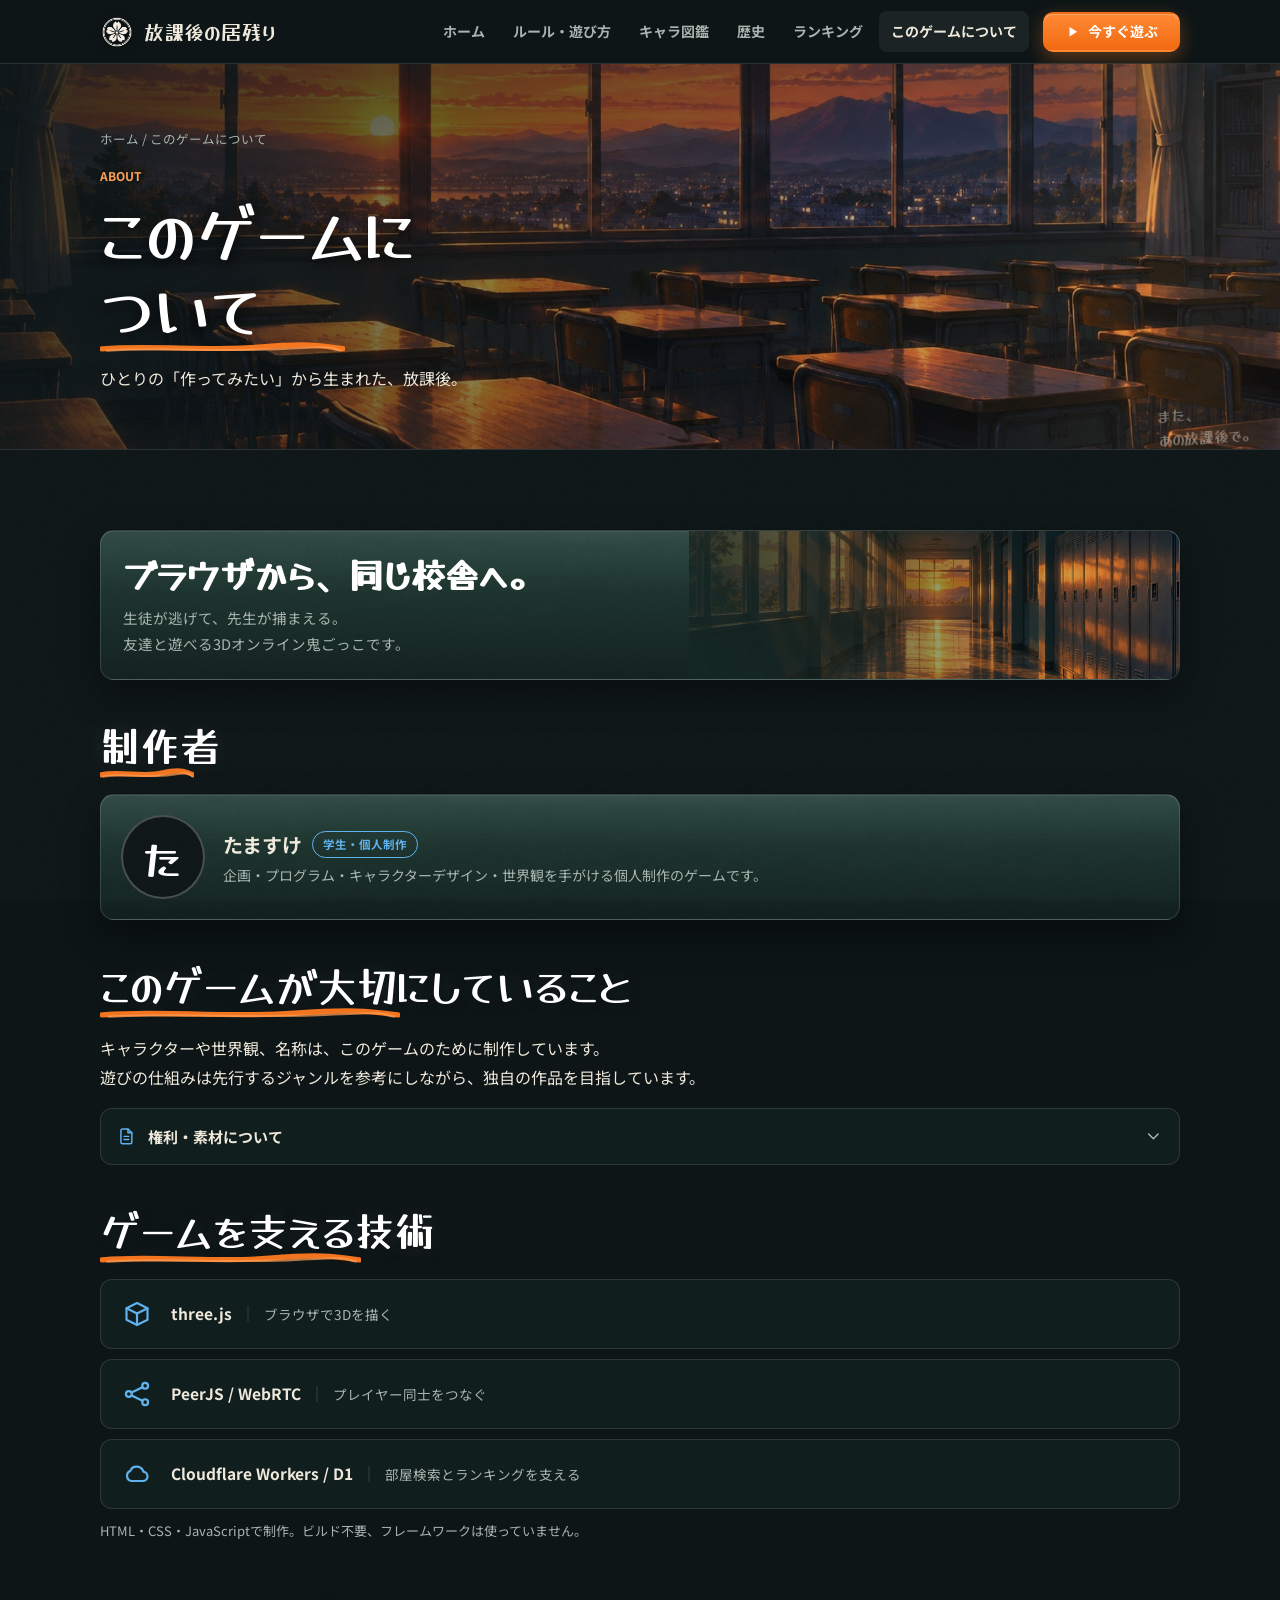
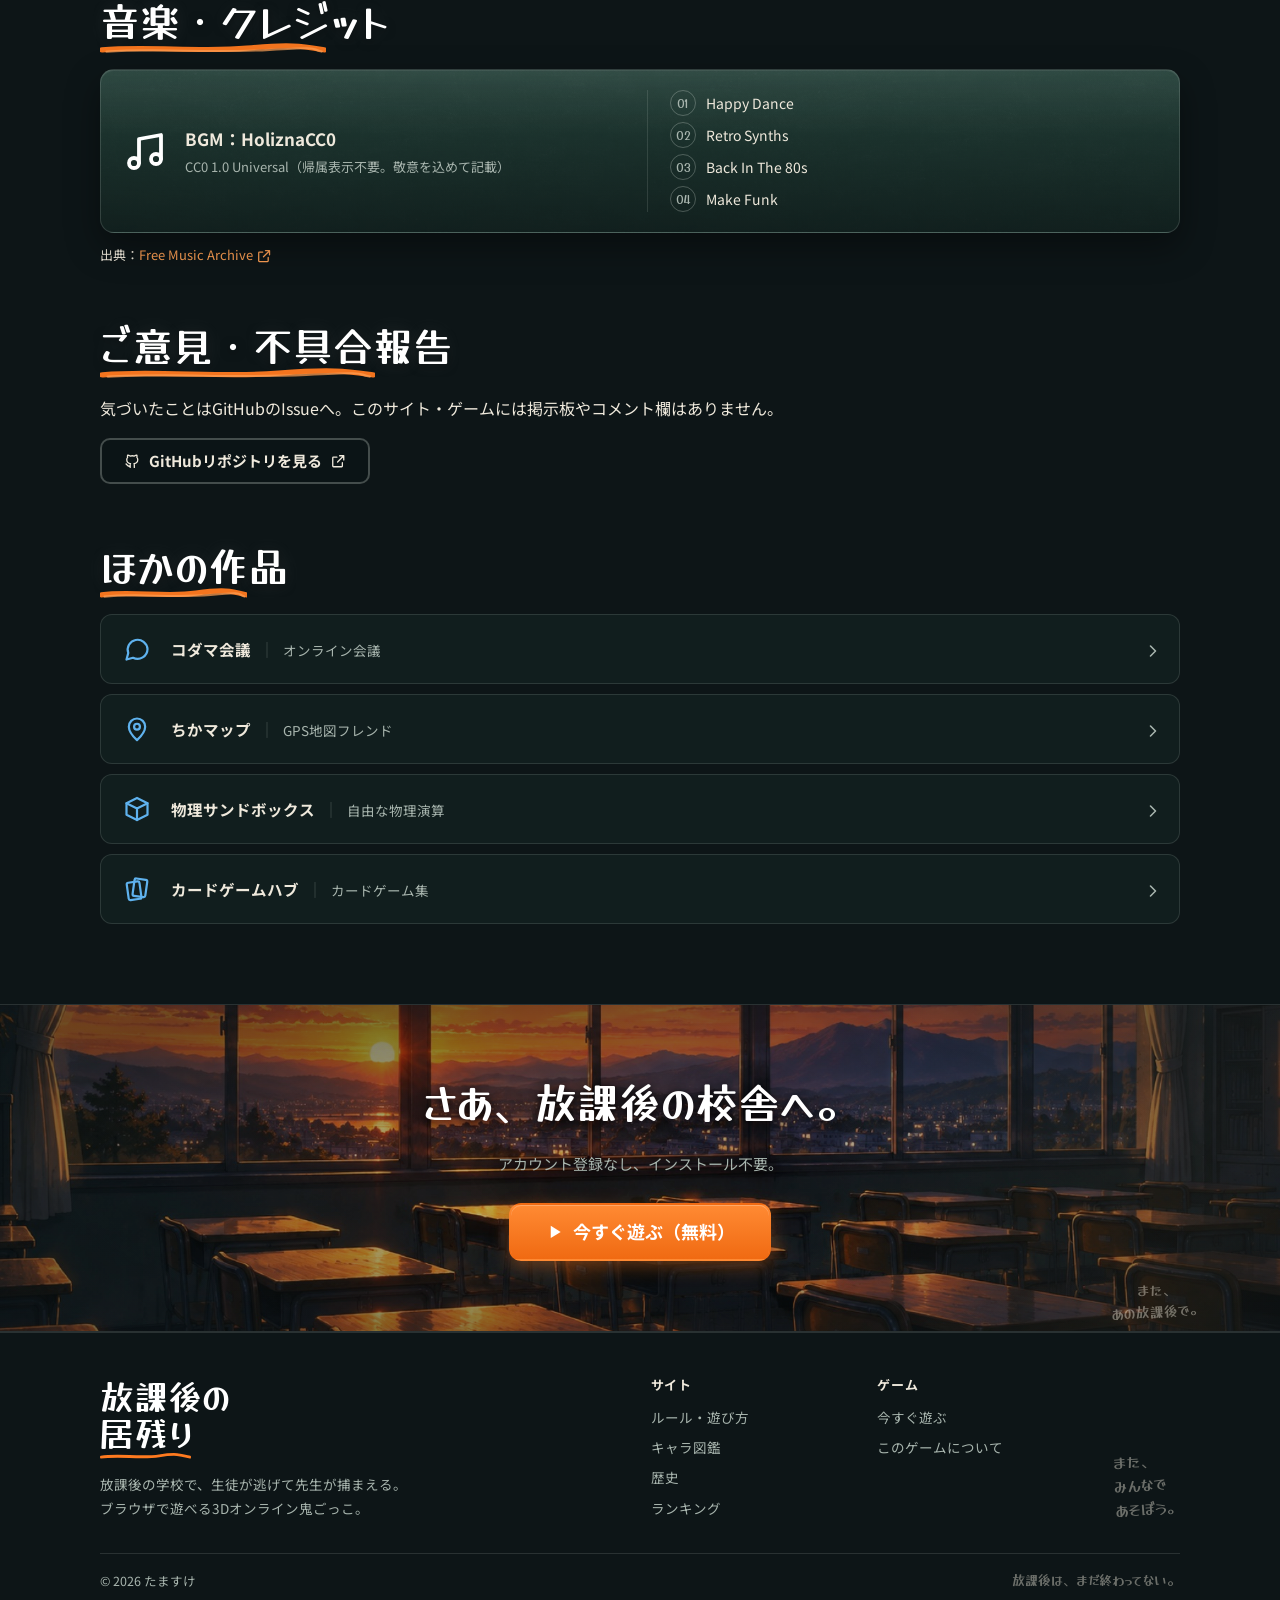
==== about.html @ cd4b58ac "初回コミット: 放課後の居残り公式サイト(デザイン案3・実画像あり) 6ページ構成(トップ/ルール/キャラ図鑑/歴史/ランキング/このゲームについて)。 素のHTML+CSS+JS、ビルド不要。ゲーム" ====
<!DOCTYPE html>
<html lang="ja">
<head>
<meta charset="UTF-8">
<meta name="viewport" content="width=device-width, initial-scale=1, viewport-fit=cover">
<title>このゲームについて | 放課後の居残り</title>
<meta name="description" content="制作者・権利表記・使っている技術・音楽クレジット・ご意見の送り先。">
<meta property="og:title" content="このゲームについて | 放課後の居残り">
<meta property="og:description" content="制作者・権利表記・使っている技術・音楽クレジット・ご意見の送り先。">
<meta property="og:image" content="https://houkago-inokori.com/img/ogp.png">
<meta property="og:url" content="https://houkago-inokori.com/about.html">
<meta property="og:type" content="website">
<meta property="og:site_name" content="放課後の居残り">
<meta name="twitter:card" content="summary_large_image">
<meta name="theme-color" content="#0d1517">
<link rel="icon" href="img/favicon.png" type="image/png" sizes="512x512">
<link rel="apple-touch-icon" href="img/apple-touch-icon.png">
<link rel="preconnect" href="https://fonts.googleapis.com">
<link rel="preconnect" href="https://fonts.gstatic.com" crossorigin>
<link rel="stylesheet" href="https://fonts.googleapis.com/css2?family=Noto+Sans+JP:wght@400;700&family=Yusei+Magic&display=swap">
<link rel="stylesheet" href="css/style.css">
<link rel="preload" as="image" href="img/bg/window.jpg" fetchpriority="high">
</head>
<body>
<a class="skip-link" href="#main">本文へ</a>
<div class="grain" aria-hidden="true"></div>
<header class="site-header">
  <div class="container">
    <a class="brand" href="index.html"><img class="brand__mark" src="img/logo-mark.png" alt="" width="34" height="34" decoding="async"><span class="brand__name">放課後の居残り</span></a>
    <div class="header__spacer"></div>
    <nav class="nav-desktop" aria-label="メインメニュー"><a href="index.html">ホーム</a><a href="rules.html">ルール・遊び方</a><a href="characters.html">キャラ図鑑</a><a href="history.html">歴史</a><a href="ranking.html">ランキング</a><a href="about.html">このゲームについて</a></nav>
    <a class="btn btn--primary header__cta" href="https://tanakatakeshi811-spec.github.io/houkago-inokori/"><svg class="ic " aria-hidden="true"><use href="#i-play"/></svg>今すぐ遊ぶ</a>
    <button class="nav-toggle" aria-label="メニューを開く" aria-expanded="false"><svg class="ic " aria-hidden="true"><use href="#i-menu"/></svg></button>
  </div>
</header>
<div class="drawer">
  <div class="drawer__backdrop"></div>
  <div class="drawer__panel" role="dialog" aria-label="メニュー">
    <div class="drawer__head"><span class="drawer__title">MENU</span><button class="nav-toggle drawer__close" aria-label="メニューを閉じる"><svg class="ic " aria-hidden="true"><use href="#i-x"/></svg></button></div>
    <nav><a href="index.html">ホーム<svg class="ic " aria-hidden="true"><use href="#i-chevron-right"/></svg></a><a href="rules.html">ルール・遊び方<svg class="ic " aria-hidden="true"><use href="#i-chevron-right"/></svg></a><a href="characters.html">キャラ図鑑<svg class="ic " aria-hidden="true"><use href="#i-chevron-right"/></svg></a><a href="history.html">歴史<svg class="ic " aria-hidden="true"><use href="#i-chevron-right"/></svg></a><a href="ranking.html">ランキング<svg class="ic " aria-hidden="true"><use href="#i-chevron-right"/></svg></a><a href="about.html">このゲームについて<svg class="ic " aria-hidden="true"><use href="#i-chevron-right"/></svg></a></nav>
    <a class="btn btn--primary btn--block" href="https://tanakatakeshi811-spec.github.io/houkago-inokori/"><svg class="ic " aria-hidden="true"><use href="#i-play"/></svg>今すぐ遊ぶ（無料）</a>
  </div>
</div>
<main id="main">
<section class="page-hero">
  <div class="bg-anim bg-anim--window" aria-hidden="true"></div>
  <div class="bg-rays" aria-hidden="true"></div>
  <div class="container">
    <div class="breadcrumb"><a href="index.html">ホーム</a> / このゲームについて</div>
    <div class="eyebrow">ABOUT</div>
    <h1 class="h-chalk">このゲームに<br>ついて</h1>
    <p class="lead">ひとりの「作ってみたい」から生まれた、放課後。</p>
  </div>
  <span class="hand" aria-hidden="true">また、<br>あの放課後で。</span>
</section>

<section class="section">
  <div class="container">
    <div class="card about-lead reveal">
      <div class="about-lead__body">
        <h2 class="about-lead__title">ブラウザから、同じ校舎へ。</h2>
        <p class="card__text">生徒が逃げて、先生が捕まえる。<br>友達と遊べる3Dオンライン鬼ごっこです。</p>
      </div>
      <div class="about-lead__art"></div>
    </div>

    <h2 class="h-chalk reveal" style="margin:40px 0 16px">制作者</h2>
    <div class="card creator reveal">
      <div class="creator__avatar" aria-hidden="true">た</div>
      <div>
        <div class="creator__name">たますけ<span class="creator__badge">学生・個人制作</span></div>
        <p class="creator__text">企画・プログラム・キャラクターデザイン・世界観を手がける個人制作のゲームです。</p>
      </div>
    </div>

    <h2 class="h-chalk reveal" style="margin:40px 0 16px">このゲームが大切にしていること</h2>
    <p class="reveal">キャラクターや世界観、名称は、このゲームのために制作しています。<br>遊びの仕組みは先行するジャンルを参考にしながら、独自の作品を目指しています。</p>
    <div class="faq reveal" style="margin-top:14px">
      <details>
        <summary><svg class="ic " aria-hidden="true"><use href="#i-file"/></svg>権利・素材について<svg class="ic faq__chev" aria-hidden="true"><use href="#i-chevron-down"/></svg></summary>
        <div class="faq__body">
          <div class="legal">
            <p><b>「放課後の居残り」は、たますけが個人で制作したオリジナルのゲームです。</b>既存の作品の名前・キャラクター・画像・音楽などは一切使用していません。</p>
            <p>非対称対戦（複数人 vs 1人）というジャンルのルールの考え方については、先行する既存の作品を参考にしていますが、キャラクター・世界観・名称・すべての素材は完全に新規に制作したものです。他の作品との比較や、特定の作品を意識させる表現は意図的に避けています。</p>
            <p>ランキングに表示される名前は各プレイヤーが自由に設定できるため、不適切な表示があった場合は運営側で対応を検討します。</p>
          </div>
        </div>
      </details>
    </div>

    <h2 class="h-chalk reveal" style="margin:40px 0 16px">ゲームを支える技術</h2>
    <div class="row-list" data-stagger>
      <div class="row"><div class="row__icon"><svg class="ic " aria-hidden="true"><use href="#i-cube"/></svg></div><div class="row__body"><span class="row__title">three.js</span><span class="row__sep">｜</span><span class="row__sub">ブラウザで3Dを描く</span></div></div>
      <div class="row"><div class="row__icon"><svg class="ic " aria-hidden="true"><use href="#i-network"/></svg></div><div class="row__body"><span class="row__title">PeerJS / WebRTC</span><span class="row__sep">｜</span><span class="row__sub">プレイヤー同士をつなぐ</span></div></div>
      <div class="row"><div class="row__icon"><svg class="ic " aria-hidden="true"><use href="#i-cloud"/></svg></div><div class="row__body"><span class="row__title">Cloudflare Workers / D1</span><span class="row__sep">｜</span><span class="row__sub">部屋検索とランキングを支える</span></div></div>
    </div>
    <p class="t-dim t-small" style="margin-top:10px">HTML・CSS・JavaScriptで制作。ビルド不要、フレームワークは使っていません。</p>

    <h2 class="h-chalk reveal" style="margin:40px 0 16px">音楽・クレジット</h2>
    <div class="card credit reveal">
      <div class="credit__main"><svg class="ic " aria-hidden="true"><use href="#i-music"/></svg><div><div class="credit__title">BGM：HoliznaCC0</div><div class="credit__sub">CC0 1.0 Universal（帰属表示不要。敬意を込めて記載）</div></div></div>
      <ul class="credit__list">
        <li><span class="credit__no">01</span>Happy Dance</li>
        <li><span class="credit__no">02</span>Retro Synths</li>
        <li><span class="credit__no">03</span>Back In The 80s</li>
        <li><span class="credit__no">04</span>Make Funk</li>
      </ul>
    </div>
    <p class="t-small" style="margin-top:10px">出典：<a href="https://freemusicarchive.org/" target="_blank" rel="noopener">Free Music Archive <svg class="ic " aria-hidden="true"><use href="#i-external"/></svg></a></p>

    <h2 class="h-chalk reveal" style="margin:40px 0 16px">ご意見・不具合報告</h2>
    <p class="reveal">気づいたことはGitHubのIssueへ。このサイト・ゲームには掲示板やコメント欄はありません。</p>
    <p class="reveal"><a class="btn btn--outline" href="https://github.com/tanakatakeshi811-spec/houkago-inokori" target="_blank" rel="noopener"><svg class="ic " aria-hidden="true"><use href="#i-github"/></svg>GitHubリポジトリを見る <svg class="ic " aria-hidden="true"><use href="#i-external"/></svg></a></p>

    <h2 class="h-chalk reveal" style="margin:40px 0 16px">ほかの作品</h2>
    <div class="row-list" data-stagger>
      <!-- 公開URLが決まったら <div class="row"> を <a class="row" href="..."> に変える -->
      <div class="row"><div class="row__icon"><svg class="ic " aria-hidden="true"><use href="#i-chat"/></svg></div><div class="row__body"><span class="row__title">コダマ会議</span><span class="row__sep">｜</span><span class="row__sub">オンライン会議</span></div><div class="row__end"><svg class="ic " aria-hidden="true"><use href="#i-chevron-right"/></svg></div></div>
      <div class="row"><div class="row__icon"><svg class="ic " aria-hidden="true"><use href="#i-pin"/></svg></div><div class="row__body"><span class="row__title">ちかマップ</span><span class="row__sep">｜</span><span class="row__sub">GPS地図フレンド</span></div><div class="row__end"><svg class="ic " aria-hidden="true"><use href="#i-chevron-right"/></svg></div></div>
      <div class="row"><div class="row__icon"><svg class="ic " aria-hidden="true"><use href="#i-cube"/></svg></div><div class="row__body"><span class="row__title">物理サンドボックス</span><span class="row__sep">｜</span><span class="row__sub">自由な物理演算</span></div><div class="row__end"><svg class="ic " aria-hidden="true"><use href="#i-chevron-right"/></svg></div></div>
      <div class="row"><div class="row__icon"><svg class="ic " aria-hidden="true"><use href="#i-cards"/></svg></div><div class="row__body"><span class="row__title">カードゲームハブ</span><span class="row__sep">｜</span><span class="row__sub">カードゲーム集</span></div><div class="row__end"><svg class="ic " aria-hidden="true"><use href="#i-chevron-right"/></svg></div></div>
    </div>
  </div>
</section>

<section class="cta-band">
  <div class="bg-anim bg-anim--window" aria-hidden="true"></div>
  <div class="bg-rays" aria-hidden="true"></div>
  <div class="container reveal">
    <h2 class="h-chalk h-chalk--plain">さあ、放課後の校舎へ。</h2>
    <p class="lead lead--center">アカウント登録なし、インストール不要。</p>
    <a class="btn btn--primary btn--lg" href="https://tanakatakeshi811-spec.github.io/houkago-inokori/"><svg class="ic " aria-hidden="true"><use href="#i-play"/></svg>今すぐ遊ぶ（無料）</a>
  </div>
  <span class="hand" aria-hidden="true">また、<br>あの放課後で。</span>
</section>

</main>
<footer class="site-footer">
  <div class="container">
    <div class="footer-grid">
      <div>
        <div class="footer__logo">放課後の<br>居残り</div>
        <p class="footer__desc">放課後の学校で、生徒が逃げて先生が捕まえる。ブラウザで遊べる3Dオンライン鬼ごっこ。</p>
      </div>
      <div class="footer__cols">
        <div class="footer__col"><h4>サイト</h4><a href="rules.html">ルール・遊び方</a><a href="characters.html">キャラ図鑑</a><a href="history.html">歴史</a><a href="ranking.html">ランキング</a></div>
        <div class="footer__col"><h4>ゲーム</h4><a href="https://tanakatakeshi811-spec.github.io/houkago-inokori/">今すぐ遊ぶ</a><a href="about.html">このゲームについて</a></div>
      </div>
      <div class="footer__hand"><span class="hand">また、<br>みんなで<br>あそぼう。</span></div>
    </div>
    <div class="footer__bottom"><span>&copy; <span data-year>2026</span> たますけ</span><span class="hand">放課後は、まだ終わってない。</span></div>
  </div>
</footer>
<script src="js/common.js"></script>
</body>
</html>
---- css/style.css ----
/* ==========================================================================
   「放課後の居残り」公式サイト 共通スタイル
   -------------------------------------------------------------------------
   世界観: 放課後の、誰もいない校舎。夕暮れのオレンジ × 黒板のグリーン × チョークの白。
   フレームワーク不使用・ビルド不要。CSS変数を先頭にまとめてあるので、色や背景画像を
   変えたいときは :root だけ触ればよい。
   ========================================================================== */

/* ---------- 1. トークン（色・フォント・背景画像） ---------- */
:root {
  /* 色 */
  --ink: #0d1517;            /* いちばん暗い背景（ページ外周） */
  --bg: #12201f;             /* 通常の背景 */
  --board: #1a2e29;          /* 黒板グリーン（カード・帯） */
  --board-2: #22403a;        /* 黒板グリーン 明るめ */
  --line: rgba(230, 240, 230, 0.13);
  --line-strong: rgba(230, 240, 230, 0.26);
  --chalk: #efe9dc;          /* 本文テキスト（チョーク白） */
  --chalk-dim: #a8b5ae;      /* 補足テキスト */
  --chalk-faint: rgba(239, 233, 220, 0.42);
  --orange: #ff7a1f;         /* 夕暮れオレンジ（CTA・アクセント） */
  --orange-2: #ffa054;
  --red: #f0574a;            /* 先生側 */
  --blue: #5fb2ee;           /* 生徒側 */
  --green: #6fd08c;
  --yellow: #ffd166;
  --purple: #b48cf2;

  /* 文字 */
  --font-body: "Noto Sans JP", "Hiragino Sans", "Hiragino Kaku Gothic ProN", "Yu Gothic", "Meiryo", system-ui, sans-serif;
  --font-chalk: "Yusei Magic", "Hiragino Maru Gothic ProN", "Yu Gothic", sans-serif;

  /* 背景画像。AI生成の絵に差し替えるときは img/bg/ の同名ファイルを置き換えるだけでよい */
  --bg-window: url("../img/bg/window.jpg");
  --bg-corridor: url("../img/bg/corridor.jpg");
  --bg-board: url("../img/bg/board.jpg");
  /* 場面ごとの一枚絵。差し替えるときは img/bg/ の同名ファイルを置き換える */
  --bg-hero: url("../img/bg/hero.jpg");
  --art-student: url("../img/bg/howto-student.jpg");
  --art-teacher: url("../img/bg/howto-teacher.jpg");
  --art-mode1: url("../img/bg/mode-standard.jpg");
  --art-mode2: url("../img/bg/mode-2vs8.jpg");
  --art-mode3: url("../img/bg/mode-kaii.jpg");

  /* 寸法 */
  --container: 1120px;
  --gutter: 20px;
  --radius: 14px;
  --radius-lg: 20px;
  --header-h: 64px;
  --shadow: 0 18px 40px rgba(0, 0, 0, 0.45);
}

/* ---------- 2. リセット・基礎 ---------- */
*, *::before, *::after { box-sizing: border-box; }
html { scroll-behavior: smooth; -webkit-text-size-adjust: 100%; }
body {
  margin: 0;
  font-family: var(--font-body);
  font-size: 16px;
  line-height: 1.8;
  color: var(--chalk);
  background: var(--ink);
  overflow-x: hidden;
  -webkit-font-smoothing: antialiased;
}
img, svg, video { max-width: 100%; height: auto; display: block; }
a { color: var(--orange-2); text-decoration: none; }
a:hover { text-decoration: underline; text-underline-offset: 3px; }
button { font: inherit; color: inherit; cursor: pointer; border: 0; background: none; padding: 0; }
input { font: inherit; }
h1, h2, h3, h4 { margin: 0; line-height: 1.3; font-weight: 700; }
p { margin: 0 0 1em; }
p:last-child { margin-bottom: 0; }
ul { margin: 0; padding-left: 1.3em; }
:focus-visible { outline: 3px solid var(--orange); outline-offset: 3px; border-radius: 4px; }

[hidden] { display: none !important; }

.skip-link {
  position: absolute; left: 8px; top: -60px; z-index: 1000;
  background: var(--orange); color: #111; padding: 8px 14px; border-radius: 8px; font-weight: 700;
}
.skip-link:focus { top: 8px; }

.container { width: 100%; max-width: var(--container); margin: 0 auto; padding: 0 var(--gutter); }
.container--narrow { max-width: 860px; }

/* チョーク粉ノイズ（画面全体にうっすら） */
.grain {
  position: fixed; inset: 0; pointer-events: none; z-index: 5; opacity: 0.55;
  background-image: url("data:image/svg+xml,%3Csvg xmlns='http://www.w3.org/2000/svg' width='160' height='160'%3E%3Cfilter id='n'%3E%3CfeTurbulence type='fractalNoise' baseFrequency='0.9' numOctaves='2' stitchTiles='stitch'/%3E%3CfeColorMatrix values='0 0 0 0 1 0 0 0 0 1 0 0 0 0 1 0 0 0 0.05 0'/%3E%3C/filter%3E%3Crect width='100%25' height='100%25' filter='url(%23n)'/%3E%3C/svg%3E");
}

/* アイコン（common.js が <svg> スプライトを注入する） */
.ic { width: 1.25em; height: 1.25em; flex: none; stroke: currentColor; fill: none; stroke-width: 1.9; stroke-linecap: round; stroke-linejoin: round; vertical-align: -0.28em; display: inline-block; }
.ic--lg { width: 1.7em; height: 1.7em; }
.ic--xl { width: 2.4em; height: 2.4em; }

/* チョーク文字（見出しや手書きの一言） */
.chalk { font-family: var(--font-chalk); font-weight: 400; letter-spacing: 0.02em; }
.hand { font-family: var(--font-chalk); color: var(--chalk-faint); font-size: 15px; line-height: 1.6; transform: rotate(-4deg); display: inline-block; }
.hand--orange { color: var(--orange-2); opacity: 0.9; }

/* ---------- 3. ボタン ---------- */
.btn {
  display: inline-flex; align-items: center; justify-content: center; gap: 8px;
  min-height: 46px; padding: 10px 22px; border-radius: 10px;
  font-weight: 700; font-size: 15px; line-height: 1.2; white-space: nowrap;
  border: 2px solid transparent; transition: transform 0.15s, box-shadow 0.15s, background 0.15s;
}
.btn:hover { text-decoration: none; transform: translateY(-1px); }
.btn:active { transform: translateY(0); }
.btn--primary { background: linear-gradient(180deg, #ff8a33, #f06a12); color: #fff; box-shadow: 0 6px 18px rgba(255, 122, 31, 0.35), inset 0 1px 0 rgba(255, 255, 255, 0.25); position: relative; overflow: hidden; }
.btn--primary::after { content: ""; position: absolute; top: -40%; bottom: -40%; left: -30%; width: 40%; transform: skewX(-20deg) translateX(-120%); background: linear-gradient(90deg, transparent, rgba(255, 255, 255, 0.35), transparent); transition: transform 0.6s ease; pointer-events: none; }
.btn--primary:hover::after { transform: skewX(-20deg) translateX(420%); }
.btn--glow { animation: glow 2.6s ease-in-out infinite; }
@keyframes glow { 0%, 100% { box-shadow: 0 6px 18px rgba(255, 122, 31, 0.35), inset 0 1px 0 rgba(255, 255, 255, 0.25); } 50% { box-shadow: 0 10px 34px rgba(255, 122, 31, 0.7), inset 0 1px 0 rgba(255, 255, 255, 0.25); } }
.btn--primary:hover { box-shadow: 0 10px 24px rgba(255, 122, 31, 0.45), inset 0 1px 0 rgba(255, 255, 255, 0.25); }
.btn--outline { background: rgba(10, 20, 20, 0.35); color: var(--chalk); border-color: var(--line-strong); }
.btn--outline:hover { border-color: var(--chalk); }
.btn--lg { min-height: 58px; padding: 14px 34px; font-size: 18px; border-radius: 12px; }
.btn--block { width: 100%; }
.btn .ic { width: 1.1em; height: 1.1em; }

/* ---------- 4. ヘッダー ---------- */
.site-header {
  position: sticky; top: 0; z-index: 50;
  height: var(--header-h);
  background: rgba(13, 21, 23, 0.86);
  backdrop-filter: blur(10px); -webkit-backdrop-filter: blur(10px);
  border-bottom: 1px solid var(--line);
}
.site-header .container { height: 100%; display: flex; align-items: center; gap: 8px; }
.brand { display: inline-flex; align-items: center; gap: 8px; color: var(--chalk); font-family: var(--font-chalk); font-size: 17px; line-height: 1; min-width: 0; }
.brand:hover { text-decoration: none; }
.brand__mark { width: 30px; height: 30px; flex: none; object-fit: contain; filter: drop-shadow(0 1px 4px rgba(0, 0, 0, 0.5)); }
.brand__name { white-space: nowrap; overflow: hidden; text-overflow: ellipsis; }
.header__spacer { flex: 1; }
.nav-desktop { display: none; gap: 4px; }
.nav-desktop a { color: var(--chalk-dim); font-size: 14px; font-weight: 700; padding: 8px 12px; border-radius: 8px; }
.nav-desktop a:hover, .nav-desktop a[aria-current="page"] { color: var(--chalk); background: rgba(255, 255, 255, 0.06); text-decoration: none; }
.header__cta { min-height: 38px; padding: 6px 12px; font-size: 13px; flex: none; }
.nav-toggle { flex: none; width: 44px; height: 44px; display: inline-flex; align-items: center; justify-content: center; border-radius: 10px; color: var(--chalk); }
.nav-toggle:hover { background: rgba(255, 255, 255, 0.08); }
.nav-toggle .ic { width: 28px; height: 28px; }

/* ドロワー（スマホ・タブレット用） */
.drawer {
  position: fixed; inset: 0; z-index: 60; display: none;
}
.drawer.is-open { display: block; }
.drawer__backdrop { position: absolute; inset: 0; background: rgba(0, 0, 0, 0.6); }
.drawer__panel {
  position: absolute; top: 0; right: 0; bottom: 0; width: min(320px, 86vw);
  background: var(--board); border-left: 1px solid var(--line-strong);
  padding: 18px 20px 30px; overflow-y: auto; box-shadow: var(--shadow);
  transform: translateX(20px); opacity: 0; transition: transform 0.22s, opacity 0.22s;
}
.drawer.is-open .drawer__panel { transform: none; opacity: 1; }
.drawer__head { display: flex; align-items: center; justify-content: space-between; margin-bottom: 14px; }
.drawer__title { font-family: var(--font-chalk); font-size: 18px; }
.drawer nav a { display: flex; align-items: center; justify-content: space-between; padding: 14px 6px; border-bottom: 1px solid var(--line); color: var(--chalk); font-weight: 700; }
.drawer nav a:hover { text-decoration: none; color: var(--orange-2); }
.drawer nav a[aria-current="page"] { color: var(--orange-2); }
.drawer nav a .ic { color: var(--chalk-dim); }
.drawer .btn { margin-top: 22px; }

@media (min-width: 480px) {
  .site-header .container { gap: 14px; }
  .brand { font-size: 20px; gap: 10px; }
  .brand__mark { width: 34px; height: 34px; }
  .header__cta { min-height: 40px; padding: 8px 16px; font-size: 14px; }
}
@media (min-width: 1024px) {
  .nav-desktop { display: flex; }
  .nav-toggle { display: none; }
  .header__cta { padding: 8px 20px; }
}
@media (prefers-reduced-motion: reduce) {
  html { scroll-behavior: auto; }
  .drawer__panel { transition: none; }
}

/* ---------- 5. セクション共通 ---------- */
.section { padding: 56px 0; position: relative; }
.section--tight { padding: 40px 0; }
.section--board { position: relative; background: var(--board) var(--bg-board) center / 760px repeat; border-top: 1px solid var(--line); border-bottom: 1px solid var(--line); }
.section--board > .container { position: relative; z-index: 2; }
.section--board { box-shadow: inset 0 22px 44px rgba(0, 0, 0, 0.35), inset 0 -22px 44px rgba(0, 0, 0, 0.35); }
.section--board::after { content: ""; position: absolute; inset: 0; pointer-events: none; opacity: 0.85; background: var(--bg-board) center / 560px repeat; mix-blend-mode: soft-light; }
.section--ink { background: var(--ink); }
.section-head { margin-bottom: 26px; }
.eyebrow { font-size: 12px; letter-spacing: 0.22em; color: var(--orange-2); font-weight: 700; text-transform: uppercase; margin-bottom: 8px; }
.eyebrow--blue { color: var(--blue); }
.h-chalk {
  font-family: var(--font-chalk); font-weight: 400; font-size: clamp(28px, 4.6vw, 40px); line-height: 1.25; color: #fff;
  position: relative; display: inline-block; padding-bottom: 8px;
}
/* オレンジの手描き下線 */
.h-chalk::after {
  content: ""; position: absolute; left: 0; bottom: -2px; width: 78%; max-width: 300px; height: 12px;
  background: url("data:image/svg+xml,%3Csvg xmlns='http://www.w3.org/2000/svg' viewBox='0 0 200 14' preserveAspectRatio='none'%3E%3Cpath d='M2 8 C 40 3, 90 11, 130 6 S 180 4, 198 8' fill='none' stroke='%23ff7a1f' stroke-width='6' stroke-linecap='round' opacity='.95'/%3E%3Cpath d='M6 10 C 50 6, 100 12, 150 8 S 185 7, 196 10' fill='none' stroke='%23ffa054' stroke-width='2.5' stroke-linecap='round' opacity='.7'/%3E%3C/svg%3E") no-repeat left center / 100% 100%;
  transform-origin: left center; transform: scaleX(0); transition: transform 0.7s cubic-bezier(0.2, 0.7, 0.2, 1) 0.15s;
}
.in-view .h-chalk::after, .h-chalk.in-view::after, .no-io .h-chalk::after { transform: scaleX(1); }
.h-chalk { text-shadow: 0 0 22px rgba(255, 255, 255, 0.12), 0 2px 10px rgba(0, 0, 0, 0.5); }
.h-chalk--center { display: block; text-align: center; }
.h-chalk--center::after { left: 50%; transform: translateX(-50%); }
.h-chalk--plain::after { display: none; }
.lead { color: var(--chalk-dim); font-size: 15px; max-width: 640px; }
.lead--center { margin-left: auto; margin-right: auto; text-align: center; }
.head-row { display: flex; align-items: baseline; gap: 16px 22px; flex-wrap: wrap; margin-bottom: 22px; }
.head-row .lead { margin: 0; }
.center { text-align: center; }

/* グリッド */
.grid { display: grid; gap: 16px; }
.grid--2 { grid-template-columns: 1fr; }
.grid--3 { grid-template-columns: 1fr; }
.grid--4 { grid-template-columns: 1fr 1fr; }
@media (min-width: 640px) {
  .grid--2 { grid-template-columns: repeat(2, 1fr); }
  .grid--3 { grid-template-columns: repeat(3, 1fr); }
  .grid--4 { grid-template-columns: repeat(4, 1fr); }
}
@media (min-width: 900px) {
  .section { padding: 80px 0; }
  .section--tight { padding: 56px 0; }
}

/* カード */
.card {
  background:
    linear-gradient(180deg, rgba(255, 255, 255, 0.06), rgba(255, 255, 255, 0) 40%),
    linear-gradient(180deg, rgba(32, 62, 56, 0.8), rgba(15, 29, 28, 0.93)),
    var(--bg-board) center / 560px repeat;
  border: 1px solid rgba(230, 240, 230, 0.15); border-radius: var(--radius);
  padding: 20px; position: relative;
  box-shadow: inset 0 1px 0 rgba(255, 255, 255, 0.07), 0 14px 34px rgba(0, 0, 0, 0.38);
}
.card::after {
  content: ""; position: absolute; inset: 0; border-radius: inherit; pointer-events: none;
  background: radial-gradient(120% 70% at 50% -30%, rgba(255, 255, 255, 0.07), transparent 60%);
}
.card--hover { transition: transform 0.25s cubic-bezier(0.2, 0.7, 0.2, 1), border-color 0.25s, box-shadow 0.25s; }
.card--hover:hover { transform: translateY(-4px); border-color: rgba(255, 160, 84, 0.45); box-shadow: inset 0 1px 0 rgba(255, 255, 255, 0.07), 0 22px 44px rgba(0, 0, 0, 0.5), 0 0 0 1px rgba(255, 122, 31, 0.15); }
.card__title { font-size: 18px; margin-bottom: 8px; }
.card__text { color: var(--chalk-dim); font-size: 14.5px; }
.card--blue { border-color: rgba(95, 178, 238, 0.55); box-shadow: 0 0 0 1px rgba(95, 178, 238, 0.15), inset 0 1px 0 rgba(255, 255, 255, 0.04); }
.card--red { border-color: rgba(240, 87, 74, 0.6); box-shadow: 0 0 0 1px rgba(240, 87, 74, 0.15), inset 0 1px 0 rgba(255, 255, 255, 0.04); }
.t-blue { color: var(--blue); }
.t-red { color: var(--red); }
.t-orange { color: var(--orange-2); }
.t-dim { color: var(--chalk-dim); }
.t-small { font-size: 13px; }

/* アイコン付きの横長リスト行 */
.row-list { display: grid; gap: 10px; }
.row {
  display: flex; align-items: center; gap: 14px; padding: 14px 16px;
  background: rgba(20, 38, 35, 0.6); border: 1px solid var(--line); border-radius: 12px; color: var(--chalk);
}
.row:hover { text-decoration: none; border-color: var(--line-strong); }
.row__icon { width: 40px; height: 40px; flex: none; display: grid; place-items: center; color: var(--blue); }
.row__icon .ic { width: 28px; height: 28px; }
.row__body { flex: 1; min-width: 0; }
.row__title { font-weight: 700; font-size: 15.5px; }
.row__sub { color: var(--chalk-dim); font-size: 13.5px; }
.row__sep { color: var(--line-strong); padding: 0 8px; }
.row__end { color: var(--chalk-dim); flex: none; }

/* 帯型CTA */
.cta-band {
  position: relative; overflow: hidden; text-align: center; padding: 70px 0;
  background: var(--ink);
  border-top: 1px solid var(--line); border-bottom: 1px solid var(--line);
}
.cta-band::before { content: ""; position: absolute; inset: 0; z-index: 1; background: radial-gradient(ellipse at 50% 55%, rgba(13, 21, 23, 0.18), rgba(13, 21, 23, 0.6) 82%); }
.cta-band .h-chalk, .cta-band .lead { text-shadow: 0 2px 10px rgba(0, 0, 0, 0.95), 0 6px 30px rgba(0, 0, 0, 0.8); }
.cta-band > .container { position: relative; z-index: 2; }
.cta-band .hand { z-index: 2; }
.cta-band .h-chalk { font-size: clamp(26px, 5vw, 42px); margin-bottom: 14px; }
.cta-band .lead { margin: 0 auto 26px; }
.cta-band .hand { position: absolute; right: 6%; bottom: 8px; font-size: 14px; display: none; }
@media (min-width: 900px) { .cta-band .hand { display: inline-block; } }

/* パンくず */
.breadcrumb { font-size: 12.5px; color: var(--chalk-dim); margin-bottom: 14px; }
.breadcrumb a { color: var(--chalk-dim); }
.breadcrumb a:hover { color: var(--chalk); }

/* ページ帯（下層ページの先頭） */
.page-hero {
  position: relative; overflow: hidden; padding: 44px 0 40px;
  background: var(--ink);
  border-bottom: 1px solid var(--line);
}
.page-hero::before {
  content: ""; position: absolute; inset: 0; z-index: 1;
  background:
    linear-gradient(90deg, rgba(13, 21, 23, 0.8) 0%, rgba(13, 21, 23, 0.42) 48%, rgba(13, 21, 23, 0.08) 100%),
    linear-gradient(180deg, rgba(13, 21, 23, 0.3), transparent 40%);
}
.page-hero .h-chalk, .page-hero .lead { text-shadow: 0 3px 16px rgba(0, 0, 0, 0.9); }
.page-hero .container { position: relative; z-index: 2; }
.page-hero .hand { z-index: 2; }
.page-hero .bg-anim { background-position: center 68%; }
.page-hero .eyebrow, .page-hero .h-chalk, .page-hero .lead, .page-hero .breadcrumb, .page-hero .subnav { animation: chalk-in 0.8s cubic-bezier(0.2, 0.7, 0.2, 1) both; }
.page-hero .h-chalk { animation-delay: 0.15s; animation-duration: 1s; }
.page-hero .lead { animation-delay: 0.45s; }
.page-hero .subnav { animation-delay: 0.6s; }
.page-hero .h-chalk::after { animation: draw 0.7s cubic-bezier(0.2, 0.7, 0.2, 1) 0.9s both; transition: none; }
.page-hero .h-chalk { font-size: clamp(36px, 7vw, 60px); }
.page-hero .lead { margin-top: 12px; font-size: 16px; color: var(--chalk); }
.page-hero .hand { position: absolute; right: 24px; bottom: 0; display: none; }
@media (min-width: 900px) { .page-hero { padding: 64px 0 56px; } .page-hero .hand { display: inline-block; } }

/* ---------- 6. トップ：ヒーロー ---------- */
.hero {
  position: relative; overflow: hidden; min-height: calc(100svh - var(--header-h)); display: flex; align-items: center;
  background: var(--ink);
  padding: 44px 0 56px;
}
.bg-anim { position: absolute; inset: -3%; background: var(--ink) var(--bg-corridor) center / cover no-repeat; filter: saturate(1.12) contrast(1.06); will-change: transform; animation: kenburns 26s ease-in-out infinite alternate; }
.bg-anim--window { background-image: var(--bg-window); background-position: center 62%; }
.bg-anim--corridor { background-image: var(--bg-hero); }
.bg-rays { position: absolute; inset: 0; pointer-events: none; mix-blend-mode: screen; opacity: 0.55;
  background: linear-gradient(104deg, transparent 30%, rgba(255, 170, 80, 0.16) 44%, transparent 50%, rgba(255, 200, 120, 0.1) 58%, transparent 66%);
  background-size: 220% 100%; animation: rays 14s ease-in-out infinite alternate; }
.dust { position: absolute; inset: 0; pointer-events: none; overflow: hidden; }
.dust span { position: absolute; bottom: -10px; width: 4px; height: 4px; border-radius: 50%; background: rgba(255, 230, 190, 0.85); box-shadow: 0 0 8px rgba(255, 200, 120, 0.8); opacity: 0; animation: drift linear infinite; }
@keyframes kenburns { from { transform: scale(1); } to { transform: scale(1.07) translateY(-1.2%); } }
/* トップの絵は文字入りなので、動きをさらに小さくして両端を見せる */
.hero .bg-anim { inset: -1.5%; animation-name: kenburns-hero; }
@keyframes kenburns-hero { from { transform: scale(1); } to { transform: scale(1.035) translateY(-0.8%); } }
@keyframes rays { from { background-position: 0% 0; } to { background-position: 100% 0; } }
@keyframes drift { 0% { transform: translate3d(0, 0, 0); opacity: 0; } 12% { opacity: 0.9; } 88% { opacity: 0.7; } 100% { transform: translate3d(var(--dx, 20px), -110vh, 0); opacity: 0; } }
.hero::before {
  content: ""; position: absolute; inset: 0; z-index: 1;
  background:
    radial-gradient(56% 42% at 50% 52%, rgba(8, 14, 16, 0.34) 0%, rgba(8, 14, 16, 0.12) 62%, transparent 100%),
    linear-gradient(180deg, rgba(13, 21, 23, 0.34) 0%, rgba(13, 21, 23, 0) 30%, rgba(13, 21, 23, 0.26) 80%, rgba(13, 21, 23, 0.85) 100%);
}
.hero::after { content: ""; position: absolute; left: 0; right: 0; bottom: 0; height: 120px; z-index: 1; background: linear-gradient(180deg, transparent, var(--bg)); }
.hero .container { position: relative; z-index: 2; text-align: center; }
.hero .bg-rays, .hero .dust { z-index: 1; }
/* 登場アニメ（チョークが浮かび上がる） */
.hero__logo, .hero__lead, .hero__sub, .hero__cta, .hero__badges { animation: chalk-in 0.9s cubic-bezier(0.2, 0.7, 0.2, 1) both; }
.hero__logo { animation-delay: 0.15s; animation-duration: 1.2s; }
.hero__lead { animation-delay: 0.7s; }
.hero__sub { animation-delay: 0.85s; }
.hero__cta { animation-delay: 1s; }
.hero__badges { animation-delay: 1.15s; }
@keyframes chalk-in { from { opacity: 0; transform: translateY(18px); filter: blur(8px); letter-spacing: 0.08em; } to { opacity: 1; transform: none; filter: blur(0); letter-spacing: 0; } }
@keyframes draw { from { transform: scaleX(0); } to { transform: scaleX(1); } }
.hero__tag { font-family: var(--font-chalk); color: var(--orange-2); font-size: clamp(15px, 2.4vw, 20px); margin-bottom: 8px; text-shadow: 0 2px 12px rgba(0, 0, 0, 0.9); }
.hero__logo { margin: 0 0 6px; display: flex; justify-content: center; }
.hero__logo img {
  width: min(88vw, 620px); height: auto;
  filter: drop-shadow(0 8px 30px rgba(0, 0, 0, 0.75)) drop-shadow(0 0 40px rgba(255, 140, 60, 0.2));
}
@media (min-width: 900px) { .hero__logo img { width: min(60vw, 700px); } }
.hero__lead { font-family: var(--font-chalk); font-size: clamp(22px, 4.2vw, 32px); color: #fff; line-height: 1.4; margin: 22px 0 8px; text-shadow: 0 3px 16px rgba(0, 0, 0, 0.85); }
.hero__sub { color: var(--chalk); font-size: 14.5px; margin-bottom: 26px; text-shadow: 0 2px 12px rgba(0, 0, 0, 0.9); }
.hero__cta { display: flex; flex-direction: column; align-items: center; gap: 12px; }
.hero__badges { display: flex; flex-wrap: wrap; justify-content: center; gap: 8px; margin-top: 26px; }
.badge {
  display: inline-flex; align-items: center; gap: 6px; padding: 6px 12px; border-radius: 999px;
  background: rgba(13, 21, 23, 0.55); border: 1px solid var(--line-strong); font-size: 12.5px; font-weight: 700; color: var(--chalk);
}
.badge .ic { width: 1.1em; height: 1.1em; color: var(--blue); }
.hero .hand { position: absolute; z-index: 2; animation: chalk-in 1.2s ease 1.4s both; }
.hero .hand--l { left: 4%; top: 26%; }
.hero .hand--r { right: 4%; bottom: 20%; transform: rotate(3deg); }
@media (max-width: 899px) { .hero .hand { display: none; } }
@media (min-width: 640px) {
  .hero__cta { flex-direction: row; justify-content: center; }
}

/* ---------- 7. トップ：各セクション ---------- */
/* 追われる側か、追う側か */
.intro { display: grid; gap: 28px; align-items: start; }
.intro .h-chalk { font-size: clamp(30px, 5vw, 44px); }
.intro .lead { margin-top: 12px; color: var(--chalk); font-size: 16px; }
.feature-list { display: grid; gap: 10px; }
.feature { display: flex; gap: 14px; align-items: flex-start; padding: 14px 16px; background: rgba(20, 38, 35, 0.6); border: 1px solid var(--line); border-radius: 12px; }
.feature__icon { color: var(--blue); width: 36px; height: 36px; flex: none; display: grid; place-items: center; }
.feature__icon .ic { width: 28px; height: 28px; }
.feature__title { font-weight: 700; font-size: 15.5px; }
.feature__text { color: var(--chalk-dim); font-size: 13.5px; }
@media (min-width: 900px) { .intro { grid-template-columns: 1.1fr 1fr; gap: 44px; align-items: center; } }

/* どんなゲーム？（生徒側／先生側） */
.role-card { display: grid; grid-template-columns: 1fr; overflow: hidden; padding: 0; }
.role-card__art { min-height: 210px; position: relative; background: var(--ink) var(--bg-corridor) center / cover no-repeat; }
.role-card__art::after { content: ""; position: absolute; inset: 0; }
.role-card--blue .role-card__art::after { background: linear-gradient(205deg, rgba(16, 48, 84, 0.06) 40%, rgba(13, 21, 23, 0.4) 100%); }
.role-card--red .role-card__art::after { background: linear-gradient(205deg, rgba(110, 26, 26, 0.06) 40%, rgba(13, 21, 23, 0.4) 100%); }
.role-card__figure { position: absolute; left: 50%; bottom: 0; transform: translateX(-50%); height: 88%; width: auto; opacity: 0.95; filter: drop-shadow(0 6px 14px rgba(0, 0, 0, 0.6)); }
.role-card__hand { position: absolute; left: 14px; top: 12px; z-index: 1; font-size: 14px; }
.role-card__glyph { position: absolute; right: 10px; bottom: -8px; z-index: 1; font-family: var(--font-chalk); font-size: 120px; line-height: 1; opacity: 0.9; text-shadow: 0 0 30px currentColor; }
.role-card--blue .role-card__glyph, .card--blue .role-card__glyph { color: rgba(95, 178, 238, 0.55); }
.role-card--red .role-card__glyph, .card--red .role-card__glyph { color: rgba(240, 87, 74, 0.55); }
.role-card__body { padding: 20px; }
.role-card__title { font-size: 20px; margin-bottom: 4px; }
.role-card__title small { font-size: 14px; font-weight: 400; color: var(--chalk-dim); margin-left: 8px; }
.role-card__body p { color: var(--chalk); font-size: 14.5px; }
.role-card__list { list-style: none; padding: 0; display: grid; gap: 8px; margin-top: 12px; }
.role-card__list li { display: flex; gap: 10px; align-items: center; padding: 10px 12px; background: rgba(13, 21, 23, 0.45); border: 1px solid var(--line); border-radius: 10px; font-size: 14px; }
.role-card__list .ic { width: 22px; height: 22px; }
.role-card--blue .role-card__list .ic { color: var(--blue); }
.role-card--red .role-card__list .ic { color: var(--red); }
.role-card__warn { display: flex; gap: 8px; align-items: center; color: var(--orange-2); font-size: 13.5px; margin-top: 12px; font-weight: 700; }
@media (min-width: 640px) {
  .role-card { grid-template-columns: 42% 1fr; }
  .role-card__art { min-height: 100%; }
}

/* 数字で見る */
.stats { display: grid; grid-template-columns: repeat(2, 1fr); gap: 12px; }
.stat { text-align: center; padding: 20px 8px; border-right: 1px solid var(--line); }
.stat:nth-child(2n) { border-right: 0; }
.stat__num { font-family: var(--font-chalk); font-size: clamp(48px, 9vw, 76px); line-height: 1; font-weight: 400; }
.stat__label { color: var(--chalk-dim); font-size: 13.5px; margin-top: 8px; }
.stat--red .stat__num { color: var(--red); }
.stat--blue .stat__num { color: var(--blue); }
.stat--orange .stat__num { color: var(--orange-2); }
.stat--green .stat__num { color: var(--green); }
@media (min-width: 640px) {
  .stats { grid-template-columns: repeat(4, 1fr); }
  .stat:nth-child(2n) { border-right: 1px solid var(--line); }
  .stat:last-child { border-right: 0; }
}
.stats-wrap { position: relative; }
.stats-wrap .hand { position: absolute; right: 0; top: -34px; display: none; }
@media (min-width: 900px) { .stats-wrap .hand { display: inline-block; } }

/* 3つの対戦モード */
.mode-card { padding: 0; overflow: hidden; display: flex; flex-direction: column; }
.mode-card__art { height: 160px; position: relative; background: var(--ink) var(--bg-corridor) center / cover no-repeat; }
.mode-card__art::after { content: ""; position: absolute; inset: 0; background: linear-gradient(180deg, rgba(13, 21, 23, 0) 45%, rgba(20, 38, 35, 0.86) 100%); }
.mode-card--2 .mode-card__art { background-image: var(--bg-window); }
.mode-card--3 .mode-card__art::after { background: linear-gradient(180deg, rgba(120, 30, 30, 0.35), rgba(20, 38, 35, 0.95)); }
.mode-card__glyph { position: absolute; right: 16px; top: 12px; font-family: var(--font-chalk); font-size: 64px; line-height: 1; color: rgba(240, 87, 74, 0.8); text-shadow: 0 0 20px rgba(240, 87, 74, 0.6); }
.mode-card__badge { position: absolute; left: 12px; top: 12px; z-index: 1; font-size: 11.5px; font-weight: 700; padding: 3px 9px; border-radius: 6px; background: rgba(13, 21, 23, 0.7); border: 1px solid var(--line-strong); color: var(--chalk); }
.mode-card__body { padding: 16px 18px 20px; }
.mode-card__title { font-size: 19px; margin-bottom: 8px; }
.vs { display: flex; align-items: center; gap: 8px; font-weight: 700; font-size: 14px; margin-bottom: 10px; flex-wrap: wrap; }
.vs__side { display: inline-flex; align-items: center; gap: 4px; }
.vs__side .ic { width: 18px; height: 18px; }
.vs__side--red { color: var(--red); }
.vs__side--blue { color: var(--blue); }
.vs__x { color: var(--chalk-dim); font-size: 12px; }
.mode-card__text { color: var(--chalk-dim); font-size: 14px; }

/* こだわりの機能 */
.func-card { text-align: left; display: flex; gap: 14px; align-items: flex-start; }
.func-card .ic { width: 42px; height: 42px; color: var(--blue); flex: none; }
.func-card__title { font-size: 16.5px; margin-bottom: 4px; }
.func-card__text { color: var(--chalk-dim); font-size: 13.5px; }

/* 友達と遊ぶには（3ステップ） */
.steps { display: grid; gap: 14px; position: relative; }
.step { display: flex; gap: 14px; align-items: flex-start; }
.step__num { font-family: var(--font-chalk); font-size: 22px; width: 46px; height: 46px; border-radius: 50%; border: 2px solid var(--orange); color: var(--orange-2); display: grid; place-items: center; flex: none; }
.step__title { font-weight: 700; font-size: 16px; }
.step__text { color: var(--chalk-dim); font-size: 13.5px; }
.step__arrow { display: none; }
@media (min-width: 900px) {
  .steps { grid-template-columns: 1fr auto 1fr auto 1fr; align-items: center; }
  .step__arrow { display: block; color: var(--chalk-faint); }
  .step__arrow .ic { width: 28px; height: 28px; }
}

/* 最新のアップデート */
.updates { display: grid; gap: 12px; }
.update { display: flex; gap: 14px; align-items: flex-start; }
.update__date { font-family: var(--font-chalk); color: var(--orange-2); font-size: 14px; white-space: nowrap; padding-top: 3px; min-width: 90px; }
.update__title { font-weight: 700; font-size: 15px; }
.update__tag { display: inline-block; font-size: 11px; padding: 1px 8px; border-radius: 999px; border: 1px solid currentColor; margin-right: 8px; vertical-align: 2px; }
.update__body { color: var(--chalk-dim); font-size: 13.5px; }
.updates-link { margin-top: 18px; }
.updates-link .row__icon { color: var(--orange-2); }

/* ---------- 8. フッター ---------- */
.site-footer { background: var(--ink); border-top: 1px solid var(--line); padding: 44px 0 30px; position: relative; overflow: hidden; }
.footer-grid { display: grid; gap: 28px; }
.footer__logo { font-family: var(--font-chalk); font-size: 34px; line-height: 1.1; color: #fff; position: relative; display: inline-block; padding-bottom: 8px; }
.footer__logo::after { content: ""; position: absolute; left: 0; bottom: 0; width: 70%; height: 7px; background: url("data:image/svg+xml,%3Csvg xmlns='http://www.w3.org/2000/svg' viewBox='0 0 200 10' preserveAspectRatio='none'%3E%3Cpath d='M2 6 C 40 2, 90 8, 130 4 S 180 3, 198 6' fill='none' stroke='%23ff7a1f' stroke-width='4' stroke-linecap='round'/%3E%3C/svg%3E") no-repeat left center / 100% 100%; }
.footer__desc { color: var(--chalk-dim); font-size: 13.5px; margin-top: 12px; max-width: 320px; }
.footer__cols { display: grid; grid-template-columns: 1fr 1fr; gap: 18px; }
.footer__col h4 { font-size: 13px; color: var(--chalk); margin-bottom: 8px; letter-spacing: 0.06em; }
.footer__col a { display: block; color: var(--chalk-dim); font-size: 13.5px; padding: 3px 0; }
.footer__col a:hover { color: var(--chalk); }
.footer__hand { align-self: end; }
.footer__bottom { margin-top: 30px; padding-top: 16px; border-top: 1px solid var(--line); display: flex; flex-wrap: wrap; justify-content: space-between; gap: 8px; color: var(--chalk-dim); font-size: 12.5px; }
.footer__bottom .hand { transform: none; font-size: 13px; }
@media (min-width: 900px) {
  .footer-grid { grid-template-columns: 1.2fr 1fr auto; align-items: start; }
}

/* ---------- 9. ルールページ ---------- */
.subnav { display: grid; grid-template-columns: repeat(2, 1fr); gap: 8px; margin-top: 22px; position: relative; z-index: 1; }
.subnav a { display: block; text-align: center; padding: 10px 8px; border-radius: 10px; border: 1px solid var(--line-strong); background: rgba(13, 21, 23, 0.55); color: var(--chalk); font-weight: 700; font-size: 14px; }
.subnav a:hover { text-decoration: none; border-color: var(--chalk); }
.subnav a.is-active { background: var(--orange); border-color: var(--orange); color: #fff; }
@media (min-width: 640px) { .subnav { grid-template-columns: repeat(4, 1fr); max-width: 720px; } }

.rule-card { padding: 0; overflow: hidden; display: grid; grid-template-columns: 1fr; }
.rule-card__art { min-height: 190px; position: relative; background: var(--ink) var(--bg-corridor) center / cover no-repeat; }
.rule-card__art::after { content: ""; position: absolute; inset: 0; background: linear-gradient(205deg, rgba(13, 21, 23, 0.04) 40%, rgba(13, 21, 23, 0.36) 100%); }
.rule-card__art .role-card__figure { height: 82%; }
.rule-card__body { padding: 18px 18px 20px; }
.rule-card__title { font-size: 20px; margin-bottom: 12px; }
.rule-card__title small { font-size: 14px; font-weight: 400; color: var(--chalk); margin-left: 6px; }
@media (min-width: 640px) { .rule-card { grid-template-columns: 38% 1fr; } .rule-card__art { min-height: 100%; } }

/* 操作方法 */
.toggle { display: inline-flex; border: 1px solid var(--line-strong); border-radius: 10px; overflow: hidden; background: rgba(13, 21, 23, 0.55); }
.toggle button { padding: 8px 20px; font-weight: 700; font-size: 14px; color: var(--chalk-dim); }
.toggle button[aria-pressed="true"] { background: var(--blue); color: #0b1a24; }
.controls { display: grid; gap: 18px; }
.phone-mock { position: relative; border-radius: 26px; border: 3px solid #3a4a48; background: var(--ink) var(--bg-corridor) center / cover no-repeat; aspect-ratio: 19.5 / 9; overflow: hidden; box-shadow: var(--shadow); }
.phone-mock::before { content: ""; position: absolute; inset: 0; background: linear-gradient(180deg, rgba(13, 21, 23, 0.05), rgba(13, 21, 23, 0.4)); }
.phone-mock__stick { position: absolute; left: 8%; bottom: 12%; width: 22%; aspect-ratio: 1; border-radius: 50%; border: 2px solid rgba(255, 255, 255, 0.35); background: rgba(255, 255, 255, 0.08); }
.phone-mock__stick::after { content: ""; position: absolute; left: 50%; top: 50%; width: 46%; height: 46%; transform: translate(-50%, -50%); border-radius: 50%; background: rgba(255, 255, 255, 0.6); }
.phone-mock__btn { position: absolute; width: 11%; aspect-ratio: 1; border-radius: 50%; background: rgba(255, 255, 255, 0.12); border: 2px solid rgba(255, 255, 255, 0.35); display: grid; place-items: center; color: #fff; }
.phone-mock__btn .ic { width: 55%; height: 55%; }
.phone-mock__hand { position: absolute; left: 8%; top: 12%; font-size: 15px; color: #fff; }
.phone-mock__notch { position: absolute; left: 0; top: 50%; transform: translateY(-50%); width: 14px; height: 26%; border-radius: 0 8px 8px 0; background: #0d1517; }
/* PC用モック（モニター＋キーボード＋マウス） */
.pc-mock { display: grid; gap: 0; justify-items: center; }
.pc-mock__screen {
  width: 100%; aspect-ratio: 16 / 10; position: relative; overflow: hidden;
  border-radius: 12px 12px 4px 4px; border: 3px solid #3a4a48; border-bottom-width: 14px;
  background: var(--ink) var(--bg-window) center / cover no-repeat; box-shadow: var(--shadow);
}
.pc-mock__screen::before { content: ""; position: absolute; inset: 0; background: linear-gradient(180deg, rgba(13, 21, 23, 0.06), rgba(13, 21, 23, 0.42)); }
.pc-mock__screen::after { content: ""; position: absolute; inset: 0; background: linear-gradient(104deg, transparent 42%, rgba(255, 255, 255, 0.07) 50%, transparent 58%); }
.pc-mock__hand { position: absolute; left: 7%; top: 10%; font-size: 15px; color: #fff; z-index: 1; }
.pc-mock__stand { width: 28%; height: 12px; background: #2b3836; border-radius: 0 0 6px 6px; }
.pc-mock__desk {
  width: 100%; margin-top: 14px; padding: 14px 16px; border-radius: 12px;
  border: 1px solid var(--line); background: rgba(13, 21, 23, 0.55);
  display: flex; align-items: center; justify-content: center; gap: 18px; flex-wrap: wrap;
}
.keycaps { display: grid; gap: 6px; justify-items: center; }
.keycap-row { display: flex; gap: 6px; }
.keycap {
  min-width: 34px; height: 34px; padding: 0 8px; border-radius: 7px;
  display: grid; place-items: center; font-size: 12.5px; font-weight: 700; color: var(--chalk-dim);
  background: linear-gradient(180deg, rgba(255, 255, 255, 0.1), rgba(255, 255, 255, 0.03));
  border: 1px solid var(--line-strong); box-shadow: 0 2px 0 rgba(0, 0, 0, 0.45);
}
.keycap--wide { min-width: 62px; }
.keycap--space { min-width: 120px; }
.keycap.is-on {
  color: #fff; border-color: var(--orange);
  background: linear-gradient(180deg, #ff8a33, #f06a12);
  box-shadow: 0 2px 0 rgba(0, 0, 0, 0.45), 0 0 16px rgba(255, 122, 31, 0.55);
}
.mouse {
  width: 38px; height: 58px; border-radius: 19px / 26px; position: relative;
  border: 2px solid var(--line-strong); background: linear-gradient(180deg, rgba(255, 255, 255, 0.1), rgba(255, 255, 255, 0.03));
}
.mouse::before { content: ""; position: absolute; left: 50%; top: 4px; width: 1px; height: 18px; background: var(--line-strong); }
.mouse__wheel { position: absolute; left: 50%; top: 8px; transform: translateX(-50%); width: 5px; height: 11px; border-radius: 3px; background: var(--orange); box-shadow: 0 0 10px rgba(255, 122, 31, 0.7); }
@media (min-width: 640px) { .pc-mock__desk { gap: 26px; } }
.keys { display: grid; gap: 8px; }
.key-row { display: flex; gap: 12px; align-items: center; padding: 10px 14px; border: 1px solid var(--line); border-radius: 10px; background: rgba(20, 38, 35, 0.6); font-size: 14.5px; }
.key-row .ic { width: 24px; height: 24px; color: var(--blue); }
.kbd { display: inline-block; min-width: 26px; padding: 1px 7px; border-radius: 6px; border: 1px solid var(--line-strong); background: rgba(255, 255, 255, 0.06); font-size: 12.5px; font-weight: 700; text-align: center; margin-right: 2px; }
@media (min-width: 900px) { .controls { grid-template-columns: 1.15fr 1fr; align-items: start; } }

/* モード（ルールページ内、横長） */
.mode-row { display: grid; grid-template-columns: 1fr; padding: 0; overflow: hidden; }
.mode-row__art { height: 110px; position: relative; background: var(--ink) var(--bg-corridor) center / cover no-repeat; }
.mode-row__art::after { content: ""; position: absolute; inset: 0; background: linear-gradient(90deg, rgba(13, 21, 23, 0) 50%, rgba(20, 38, 35, 0.86) 100%); }
.mode-row--2 .mode-row__art { background-image: var(--bg-window); }
.mode-row--3 .mode-row__art::after { background: linear-gradient(90deg, rgba(120, 30, 30, 0.4), rgba(20, 38, 35, 0.95)); }
.mode-row__body { padding: 14px 18px; display: grid; gap: 4px; }
.mode-row__title { font-size: 17px; }
.mode-row__text { color: var(--chalk-dim); font-size: 13.5px; }
@media (min-width: 640px) {
  .mode-row { grid-template-columns: 140px 1fr 1.2fr; align-items: center; }
  .mode-row__art { height: 100%; min-height: 96px; }
  .mode-row__text { border-left: 1px solid var(--line); padding: 8px 0 8px 18px; margin-right: 18px; }
}

/* ミニ体験 */
.tabs { display: grid; grid-template-columns: repeat(3, 1fr); gap: 8px; margin-bottom: 14px; }
.tabs button { padding: 10px 6px; border-radius: 10px; border: 1px solid var(--line-strong); background: rgba(13, 21, 23, 0.55); font-weight: 700; font-size: 14px; color: var(--chalk); }
.tabs button[aria-selected="true"] { background: var(--orange); border-color: var(--orange); color: #fff; }
.mg { display: none; }
.mg.is-active { display: block; }
.mg-head { display: grid; gap: 6px; margin-bottom: 14px; }
.mg-head h3 { font-size: 17px; }
.mg-head p { color: var(--chalk-dim); font-size: 13.5px; }
.mg-status { display: inline-block; font-size: 13px; font-weight: 700; padding: 5px 12px; border-radius: 999px; border: 1px solid var(--line-strong); background: rgba(13, 21, 23, 0.55); color: var(--chalk-dim); }
.mg-status.ok { color: var(--green); border-color: var(--green); }
.mg-status.bad { color: var(--red); border-color: var(--red); }
.mg-stage { display: flex; flex-wrap: wrap; justify-content: center; align-items: center; gap: 20px; padding: 20px; border-radius: 12px; background: rgba(13, 21, 23, 0.55); border: 1px solid var(--line); min-height: 230px; position: relative; overflow: hidden; }
.mg-stage__hint { font-family: var(--font-chalk); font-size: 22px; color: #fff; line-height: 1.4; text-align: center; width: 100%; }
@media (min-width: 640px) { .mg-stage__hint { width: auto; text-align: left; } }
.mg-stage__side { display: grid; gap: 12px; justify-items: center; text-align: center; }
@media (min-width: 640px) { .mg-stage__side { justify-items: start; text-align: left; } }
.mg-stage__side p { color: var(--chalk); font-size: 14px; }
.mg-btn { display: inline-flex; align-items: center; gap: 8px; min-height: 48px; padding: 10px 22px; border-radius: 10px; background: linear-gradient(180deg, #ff8a33, #f06a12); color: #fff; font-weight: 700; font-size: 15px; box-shadow: 0 6px 16px rgba(255, 122, 31, 0.35); user-select: none; -webkit-user-select: none; touch-action: manipulation; }
.mg-btn:active { transform: translateY(1px); }
.mg-foot { color: var(--chalk-dim); font-size: 13px; margin-top: 10px; text-align: center; }
.qte-ring { position: relative; width: 190px; height: 190px; flex: none; }
.qte-ring svg { width: 100%; height: 100%; transform: rotate(-90deg); }
.qte-ring .track { fill: none; stroke: rgba(255, 255, 255, 0.14); stroke-width: 14; }
.qte-ring .zone { fill: none; stroke: var(--orange); stroke-width: 14; }
.qte-center { position: absolute; inset: 0; display: grid; place-items: center; text-align: center; font-size: 13px; color: var(--chalk-dim); }
.mash-meter { width: 100%; height: 18px; border-radius: 999px; background: rgba(255, 255, 255, 0.1); overflow: hidden; border: 1px solid var(--line-strong); }
.mash-fill { height: 100%; width: 0; background: linear-gradient(90deg, var(--orange), var(--yellow)); transition: width 0.08s linear; }
.mash-buttons { display: flex; gap: 20px; justify-content: center; }
.mash-key { width: 88px; height: 88px; border-radius: 50%; border: 3px solid var(--line-strong); background: rgba(255, 255, 255, 0.06); font-family: var(--font-chalk); font-size: 34px; color: #fff; user-select: none; -webkit-user-select: none; touch-action: manipulation; }
.mash-key.pulse { animation: pulse 0.18s ease-out; border-color: var(--orange); }
@keyframes pulse { 0% { transform: scale(0.92); } 100% { transform: scale(1); } }
.dodge-stage { position: relative; width: 100%; max-width: 520px; height: 110px; }
.dodge-lane { position: absolute; left: 0; right: 0; bottom: 22px; height: 3px; background: var(--line-strong); }
.dodge-teacher, .dodge-player { position: absolute; bottom: 24px; font-size: 44px; line-height: 1; }
.dodge-player { right: 4%; }
.dodge-windup { position: absolute; left: 50%; top: 14px; transform: translateX(-50%) scale(0.6); opacity: 0; font-family: var(--font-chalk); color: var(--orange-2); font-size: 26px; transition: transform 0.12s, opacity 0.12s; }
.dodge-windup.show { opacity: 1; transform: translateX(-50%) scale(1); }
.dodge-flash { position: absolute; inset: 0; background: rgba(240, 87, 74, 0.55); opacity: 0; pointer-events: none; }
.dodge-flash.hit { animation: flash 0.4s ease-out; }
@keyframes flash { 0% { opacity: 1; } 100% { opacity: 0; } }

/* FAQ */
.faq { display: grid; gap: 10px; }
.faq details { border: 1px solid var(--line); border-radius: 12px; background: rgba(20, 38, 35, 0.6); }
.faq summary { list-style: none; cursor: pointer; display: flex; align-items: center; gap: 12px; padding: 14px 16px; font-weight: 700; font-size: 15px; }
.faq summary::-webkit-details-marker { display: none; }
.faq summary .ic { color: var(--blue); }
.faq summary .faq__chev { margin-left: auto; color: var(--chalk-dim); transition: transform 0.2s; }
.faq details[open] summary .faq__chev { transform: rotate(180deg); }
.faq__body { padding: 0 16px 16px 16px; color: var(--chalk-dim); font-size: 14px; }

/* ---------- 10. キャラ図鑑 ---------- */
.char-toolbar { display: grid; grid-template-columns: minmax(0, 1fr); gap: 12px; margin-bottom: 18px; }
.char-toolbar > * { min-width: 0; }
.side-tabs { display: grid; grid-template-columns: 1fr 1fr; gap: 10px; }
.side-tab { display: inline-flex; align-items: center; justify-content: center; gap: 8px; min-height: 50px; border-radius: 12px; border: 2px solid var(--line-strong); font-weight: 700; font-size: 17px; background: rgba(13, 21, 23, 0.55); color: var(--chalk); }
.side-tab .ic { width: 22px; height: 22px; }
.side-tab--red[aria-selected="true"] { background: linear-gradient(180deg, rgba(240, 87, 74, 0.9), rgba(190, 50, 40, 0.95)); border-color: var(--red); color: #fff; }
.side-tab--blue[aria-selected="true"] { background: linear-gradient(180deg, rgba(95, 178, 238, 0.9), rgba(40, 110, 170, 0.95)); border-color: var(--blue); color: #fff; }
.side-tab--red { color: var(--red); }
.side-tab--blue { color: var(--blue); }
.search { display: flex; align-items: center; gap: 10px; padding: 0 14px; min-height: 48px; border: 1px solid var(--line-strong); border-radius: 12px; background: rgba(13, 21, 23, 0.55); }
.search input { flex: 1; width: 100%; background: none; border: 0; color: var(--chalk); min-width: 0; font-size: 15px; -webkit-appearance: none; appearance: none; }
.search input::placeholder { color: var(--chalk-faint); }
.search .ic { color: var(--chalk-dim); }
.char-hint { display: flex; align-items: center; gap: 8px; color: var(--chalk-dim); font-size: 13px; justify-content: center; }
.char-grid { display: grid; grid-template-columns: repeat(2, 1fr); gap: 12px; }
.char-card {
  position: relative; overflow: hidden; border-radius: 14px; border: 1.5px solid var(--line-strong); min-height: 150px;
  padding: 14px 14px 12px; text-align: left; display: flex; flex-direction: column; justify-content: flex-end;
  color: #fff; transition: transform 0.16s, box-shadow 0.16s; width: 100%;
}
.char-card:hover { transform: translateY(-3px); box-shadow: var(--shadow); }
.char-card.is-selected { box-shadow: 0 0 0 2px var(--orange), var(--shadow); }
.char-card__glyph { position: absolute; left: -6px; top: -6px; font-family: var(--font-chalk); font-size: 110px; line-height: 1; opacity: 0.12; pointer-events: none; }
.char-card__side { font-size: 12px; font-weight: 700; margin-bottom: 4px; text-shadow: 0 1px 6px rgba(0, 0, 0, 0.8); }
.char-card__name { font-size: 18px; font-weight: 700; line-height: 1.25; text-shadow: 0 2px 8px rgba(0, 0, 0, 0.6); }
.char-card__tag { font-size: 12.5px; opacity: 0.9; display: flex; align-items: center; justify-content: space-between; gap: 6px; margin-top: 6px; }
.char-card--teacher .char-card__side { color: var(--red); }
.char-card--student .char-card__side { color: var(--blue); }
.char-empty { text-align: center; color: var(--chalk-dim); padding: 40px 0; }
.pager { display: flex; align-items: center; justify-content: center; gap: 6px; margin: 22px 0 6px; flex-wrap: wrap; }
.pager__label { color: var(--chalk-dim); font-size: 13px; margin-right: 8px; }
.pager button { min-width: 38px; height: 38px; padding: 0 8px; border-radius: 9px; border: 1px solid var(--line-strong); font-weight: 700; font-size: 14px; background: rgba(13, 21, 23, 0.55); }
.pager button[aria-current="page"] { background: var(--red); border-color: var(--red); color: #fff; }
.pager button:disabled { opacity: 0.35; cursor: default; }
.pager__dots { color: var(--chalk-dim); padding: 0 4px; }
.char-detail { margin-top: 22px; padding: 22px; border-radius: 16px; border: 1.5px solid var(--line-strong); background: linear-gradient(180deg, rgba(34, 64, 58, 0.7), rgba(20, 38, 35, 0.9)); position: relative; overflow: hidden; }
.char-detail[hidden] { display: none; }
.char-detail__bg { position: absolute; right: -20px; top: -30px; font-family: var(--font-chalk); font-size: 220px; line-height: 1; opacity: 0.08; pointer-events: none; }
.char-detail__close { position: absolute; right: 12px; top: 12px; width: 40px; height: 40px; border-radius: 50%; display: grid; place-items: center; background: rgba(13, 21, 23, 0.6); border: 1px solid var(--line-strong); }
.char-detail__head { position: relative; margin-bottom: 14px; padding-right: 48px; }
.char-detail__side { font-size: 12.5px; font-weight: 700; }
.char-detail__name { font-family: var(--font-chalk); font-size: clamp(28px, 6vw, 40px); line-height: 1.2; color: #fff; }
.char-detail__tag { color: var(--chalk-dim); font-size: 14px; }
.char-detail__intro { position: relative; font-size: 14.5px; margin-bottom: 12px; }
.abilities { display: grid; gap: 10px; position: relative; }
.ability { display: grid; grid-template-columns: auto 1fr; gap: 4px 14px; align-items: center; padding: 12px 14px; border-radius: 12px; border: 1px solid var(--line); background: rgba(13, 21, 23, 0.45); }
.ability__label { font-weight: 700; font-size: 15px; }
.ability--teacher .ability__label { color: var(--red); }
.ability--student .ability__label { color: var(--blue); }
.ability__meta { font-size: 11.5px; color: var(--chalk-dim); font-weight: 400; margin-left: 8px; }
.ability__text { color: var(--chalk); font-size: 14px; grid-column: 1 / -1; }
@media (min-width: 640px) { .ability { grid-template-columns: 180px 1fr; } .ability__text { grid-column: auto; } }
.char-cta { margin-top: 18px; padding: 0; display: grid; grid-template-columns: 96px 1fr auto; align-items: center; overflow: hidden; }
.char-cta__art { align-self: stretch; background: var(--ink) var(--bg-corridor) center / cover no-repeat; position: relative; }
.char-cta__art::after { content: ""; position: absolute; inset: 0; background: linear-gradient(90deg, rgba(20, 60, 100, 0.15), rgba(20, 38, 35, 0.82)); }
.char-cta__body { padding: 16px 12px; }
.char-cta__title { font-size: 18px; font-weight: 700; }
.char-cta__text { color: var(--chalk-dim); font-size: 13.5px; }
.char-cta__end { padding: 0 18px; color: var(--chalk-dim); }
.char-cta--red .char-cta__art::after { background: linear-gradient(90deg, rgba(120, 30, 30, 0.2), rgba(20, 38, 35, 0.82)); }
.char-cta--red .char-cta__title { color: var(--red); }
.char-cta--blue .char-cta__title { color: var(--blue); }
@media (min-width: 640px) { .char-grid { grid-template-columns: repeat(3, 1fr); } }
@media (min-width: 900px) {
  .char-toolbar { grid-template-columns: auto minmax(0, 1fr) auto; align-items: center; }
  .side-tabs { grid-template-columns: auto auto; }
  .side-tab { padding: 0 26px; }
  .char-grid { grid-template-columns: repeat(4, 1fr); gap: 14px; }
  .char-card { min-height: 176px; }
}

/* ---------- 11. 歴史（タイムライン） ---------- */
.timeline { position: relative; display: grid; gap: 22px; padding-left: 0; }
.tl { display: grid; grid-template-columns: 24px 1fr; gap: 14px; position: relative; }
.tl__rail { position: relative; }
.tl__rail::before { content: ""; position: absolute; left: 11px; top: 0; bottom: -22px; width: 2px; background: var(--line-strong); }
.tl:last-of-type .tl__rail::before { display: none; }
.tl__dot { position: relative; z-index: 1; width: 24px; height: 24px; border-radius: 50%; background: var(--ink); border: 3px solid var(--tl-color, var(--blue)); box-shadow: 0 0 12px color-mix(in srgb, var(--tl-color, var(--blue)) 60%, transparent); margin-top: 14px; }
.tl__date { font-family: var(--font-chalk); font-size: 16px; color: var(--chalk); margin-bottom: 6px; }
.tl__card { padding: 16px 18px; }
.tl__tag { display: inline-block; font-size: 11.5px; font-weight: 700; padding: 2px 10px; border-radius: 999px; border: 1px solid var(--tl-color, var(--blue)); color: var(--tl-color, var(--blue)); margin-bottom: 8px; }
.tl__title { font-size: 17px; margin-bottom: 6px; }
.tl__body { color: var(--chalk-dim); font-size: 14px; }
.tl__end { display: flex; align-items: center; gap: 14px; padding-left: 0; }
.tl__end .tl__dot { margin-top: 0; border-color: var(--chalk-faint); box-shadow: none; }
.tl__end span { font-weight: 700; }
@media (min-width: 640px) {
  .tl { grid-template-columns: 120px 24px 1fr; }
  .tl__date { text-align: right; margin: 12px 0 0; }
  .tl__end { padding-left: 134px; }
}

/* ---------- 12. ランキング ---------- */
.notice { display: flex; align-items: center; gap: 10px; padding: 12px 16px; border-radius: 12px; border: 1px solid rgba(240, 87, 74, 0.6); background: rgba(240, 87, 74, 0.08); font-size: 13.5px; }
.notice .ic { color: var(--red); }
.notice b { color: var(--red); }
.rank-meta { display: flex; flex-wrap: wrap; align-items: center; gap: 8px 18px; padding: 14px 18px; border-radius: 12px; border: 1px solid var(--line-strong); background: rgba(20, 38, 35, 0.6); font-weight: 700; font-size: 15px; margin: 14px 0 18px; }
.rank-meta .ic { color: var(--green); }
.rank-meta__sep { color: var(--line-strong); }
.podium { display: grid; grid-template-columns: repeat(3, 1fr); gap: 8px; align-items: end; padding: 24px 12px 18px; border-radius: 16px; border: 1px solid var(--line-strong); background: rgba(13, 21, 23, 0.5); }
.podium__item { text-align: center; padding: 14px 6px; border-radius: 12px; }
.podium__item--1 { order: 2; background: rgba(255, 209, 102, 0.08); border: 1px solid rgba(255, 209, 102, 0.5); }
.podium__item--2 { order: 1; }
.podium__item--3 { order: 3; }
.podium__rank { font-family: var(--font-chalk); font-size: 22px; line-height: 1; margin-bottom: 8px; display: flex; flex-direction: column; align-items: center; gap: 4px; }
.podium__rank .ic { width: 26px; height: 26px; }
.podium__item--1 .podium__rank { color: var(--yellow); font-size: 30px; }
.podium__item--2 .podium__rank { color: #cfd8dc; }
.podium__item--3 .podium__rank { color: #d9a066; }
.avatar { width: 64px; height: 64px; border-radius: 50%; margin: 0 auto 8px; display: grid; place-items: center; background: rgba(255, 255, 255, 0.08); border: 2px solid var(--line-strong); font-size: 30px; }
.podium__item--1 .avatar { width: 80px; height: 80px; border-color: var(--yellow); font-size: 38px; }
.podium__name { font-weight: 700; font-size: 14px; overflow: hidden; text-overflow: ellipsis; white-space: nowrap; }
.podium__pt { font-family: var(--font-chalk); font-size: 24px; line-height: 1.1; }
.podium__pt small { font-size: 13px; margin-left: 2px; }
.podium__item--1 .podium__pt { color: var(--yellow); font-size: 30px; }
.podium__item--2 .podium__pt { color: var(--blue); }
.podium__item--3 .podium__pt { color: var(--orange-2); }
.rank-list { display: grid; gap: 8px; margin-top: 12px; }
.rank-head, .rank-row__main { display: grid; grid-template-columns: 44px 1fr 56px 56px 56px 28px; align-items: center; gap: 6px; }
.rank-head { padding: 8px 12px; font-size: 12px; color: var(--chalk-dim); font-weight: 700; }
.rank-row { border: 1px solid var(--line); border-radius: 12px; background: rgba(20, 38, 35, 0.6); overflow: hidden; }
.rank-row--1 { border-color: rgba(255, 209, 102, 0.6); }
.rank-row--2 { border-color: rgba(207, 216, 220, 0.4); }
.rank-row--3 { border-color: rgba(217, 160, 102, 0.5); }
.rank-row__main { width: 100%; padding: 10px 12px; text-align: left; font-size: 14.5px; }
.rank-row__rank { font-family: var(--font-chalk); font-size: 18px; text-align: center; }
.rank-row--1 .rank-row__rank { color: var(--yellow); }
.rank-row--2 .rank-row__rank { color: #cfd8dc; }
.rank-row--3 .rank-row__rank { color: #d9a066; }
.rank-row__player { display: flex; align-items: center; gap: 10px; min-width: 0; }
.rank-row__player .avatar { width: 36px; height: 36px; margin: 0; font-size: 18px; flex: none; }
.rank-row__name { font-weight: 700; overflow: hidden; text-overflow: ellipsis; white-space: nowrap; }
.rank-row__num { text-align: right; font-variant-numeric: tabular-nums; }
.rank-row--1 .rank-row__pt { color: var(--yellow); font-weight: 700; }
.rank-row__chev { color: var(--chalk-dim); transition: transform 0.2s; justify-self: end; }
.rank-row[aria-expanded="true"] .rank-row__chev { transform: rotate(180deg); }
.rank-row__detail { display: none; padding: 4px 12px 14px; }
.rank-row.is-open .rank-row__detail { display: block; }
.rank-detail { display: grid; grid-template-columns: 1fr auto 1fr; gap: 8px; align-items: stretch; }
.rank-detail__side { padding: 10px 12px; border-radius: 10px; }
.rank-detail__side--blue { background: rgba(95, 178, 238, 0.1); border: 1px solid rgba(95, 178, 238, 0.4); }
.rank-detail__side--red { background: rgba(240, 87, 74, 0.1); border: 1px solid rgba(240, 87, 74, 0.4); }
.rank-detail__label { font-weight: 700; font-size: 13.5px; display: flex; align-items: center; gap: 6px; }
.rank-detail__side--blue .rank-detail__label { color: var(--blue); }
.rank-detail__side--red .rank-detail__label { color: var(--red); }
.rank-detail__val { font-size: 13px; color: var(--chalk-dim); }
.rank-detail__val b { color: var(--chalk); font-size: 15px; }
.rank-detail__total { display: grid; place-items: center; text-align: center; padding: 6px 10px; border-radius: 12px; background: rgba(13, 21, 23, 0.6); border: 1px solid var(--line-strong); min-width: 96px; }
.rank-detail__total small { font-size: 11px; color: var(--chalk-dim); display: block; }
.rank-detail__total b { font-family: var(--font-chalk); font-size: 22px; color: var(--green); display: block; line-height: 1.1; }
.rank-status { padding: 20px; text-align: center; color: var(--chalk-dim); }
.rank-status.bad { color: var(--red); }
.info-card ul { color: var(--chalk-dim); font-size: 14px; display: grid; gap: 4px; }
.info-card__head { display: flex; align-items: center; gap: 10px; margin-bottom: 8px; }
.info-card__head .ic { color: var(--blue); }
@media (min-width: 640px) {
  .rank-head, .rank-row__main { grid-template-columns: 56px 1fr 90px 90px 90px 32px; }
  .podium { gap: 16px; padding: 30px 20px 20px; }
}
@media (max-width: 480px) {
  .rank-head, .rank-row__main { grid-template-columns: 36px 1fr 48px 44px 44px 22px; font-size: 13px; }
  .rank-row__player .avatar { display: none; }
}

/* ---------- 13. このゲームについて ---------- */
.about-lead { display: grid; grid-template-columns: 1fr; padding: 0; overflow: hidden; }
.about-lead__body { padding: 22px; }
.about-lead__title { font-family: var(--font-chalk); font-size: clamp(24px, 4.5vw, 34px); color: #fff; margin-bottom: 8px; }
.about-lead__art { min-height: 150px; background: var(--ink) var(--bg-corridor) center / cover no-repeat; position: relative; }
.about-lead__art::after { content: ""; position: absolute; inset: 0; background: linear-gradient(90deg, rgba(20, 38, 35, 0.8), rgba(13, 21, 23, 0)); }
@media (min-width: 640px) { .about-lead { grid-template-columns: 1.2fr 1fr; } .about-lead__art { min-height: 100%; } .about-lead__art::after { background: linear-gradient(90deg, rgba(20, 38, 35, 0.92), rgba(13, 21, 23, 0)); } }
.creator { display: flex; gap: 18px; align-items: center; }
.creator__avatar { width: 84px; height: 84px; border-radius: 50%; flex: none; display: grid; place-items: center; background: #0d1517; border: 2px solid var(--line-strong); font-family: var(--font-chalk); font-size: 44px; color: #fff; }
.creator__name { font-size: 20px; font-weight: 700; display: flex; align-items: center; gap: 10px; flex-wrap: wrap; }
.creator__badge { font-size: 11.5px; font-weight: 700; padding: 2px 10px; border-radius: 999px; border: 1px solid var(--blue); color: var(--blue); }
.creator__text { color: var(--chalk-dim); font-size: 14px; }
.credit { display: grid; gap: 14px; }
.credit__main { display: flex; gap: 16px; align-items: center; }
.credit__main .ic { width: 48px; height: 48px; color: #fff; }
.credit__title { font-weight: 700; font-size: 17px; }
.credit__sub { color: var(--chalk-dim); font-size: 13px; }
.credit__list { list-style: none; padding: 0; display: grid; gap: 6px; font-size: 14px; }
.credit__list li { display: flex; gap: 10px; align-items: center; }
.credit__no { font-family: var(--font-chalk); font-size: 12px; width: 26px; height: 26px; border-radius: 50%; border: 1px solid var(--line-strong); display: grid; place-items: center; color: var(--chalk-dim); flex: none; }
@media (min-width: 640px) { .credit { grid-template-columns: 1fr 1fr; align-items: center; } .credit__list { border-left: 1px solid var(--line); padding-left: 22px; } }
.legal { border-left: 3px solid var(--orange); padding-left: 16px; color: var(--chalk-dim); font-size: 14px; }
.legal b { color: var(--chalk); }

/* ---------- 14. スクロール出現 ---------- */
.reveal { opacity: 0; transform: translateY(22px); transition: opacity 0.7s cubic-bezier(0.2, 0.7, 0.2, 1), transform 0.7s cubic-bezier(0.2, 0.7, 0.2, 1); transition-delay: var(--d, 0s); }
.reveal.in-view { opacity: 1; transform: none; }
.reveal--d1 { --d: 0.1s; }
.reveal--d2 { --d: 0.2s; }
.site-header { transition: box-shadow 0.25s, background 0.25s; }
.site-header.is-scrolled { background: rgba(13, 21, 23, 0.96); box-shadow: 0 10px 30px rgba(0, 0, 0, 0.4); }
@media (prefers-reduced-motion: reduce) {
  .reveal, .h-chalk::after { opacity: 1; transform: none; transition: none; animation: none; }
  .bg-anim, .bg-rays, .dust span, .btn--glow, .hero__logo, .hero__lead, .hero__sub, .hero__cta, .hero__badges, .hero .hand,
  .page-hero .eyebrow, .page-hero .h-chalk, .page-hero .lead, .page-hero .breadcrumb, .page-hero .subnav { animation: none !important; }
}

/* ---------- 15. 動きと質感の追加 ---------- */
/* 絵エリアのホバーで奥へズーム */
.role-card__art, .mode-card__art, .rule-card__art, .mode-row__art, .about-lead__art, .char-cta__art { overflow: hidden; }
.role-card__art::before, .mode-card__art::before, .rule-card__art::before, .mode-row__art::before, .about-lead__art::before, .char-cta__art::before {
  content: ""; position: absolute; inset: -6%; background: inherit; transition: transform 0.8s cubic-bezier(0.2, 0.7, 0.2, 1); will-change: transform;
}
.role-card__art, .mode-card__art, .rule-card__art, .mode-row__art, .about-lead__art, .char-cta__art { background-image: none !important; }
.role-card__art::before, .rule-card__art::before, .mode-card__art::before, .mode-row__art::before, .char-cta__art::before, .about-lead__art::before {
  background: var(--ink) var(--art, var(--bg-corridor)) var(--art-pos, center) / cover no-repeat;
  filter: saturate(1.14) contrast(1.07);
}
/* 生徒／先生／3モードの一枚絵 */
.role-card--blue, .rule-card--student { --art: var(--art-student); --art-pos: 38% center; }
.role-card--red, .rule-card--teacher { --art: var(--art-teacher); --art-pos: 30% center; }
.mode-card--1, .mode-row--1 { --art: var(--art-mode1); --art-pos: center 60%; }
.mode-card--2, .mode-row--2 { --art: var(--art-mode2); --art-pos: center 55%; }
.mode-card--3, .mode-row--3 { --art: var(--art-mode3); --art-pos: 62% center; }
.card:hover .role-card__art::before, .card:hover .mode-card__art::before, .card:hover .rule-card__art::before, .card:hover .mode-row__art::before, .char-cta:hover .char-cta__art::before { transform: scale(1.06); }
.role-card__glyph, .mode-card__glyph { transition: transform 0.5s cubic-bezier(0.2, 0.7, 0.2, 1), opacity 0.5s; }
.card:hover .mode-card__glyph { transform: scale(1.08); }

/* 特徴カード・行のホバー */
.feature, .row, .func-card, .step, .key-row { transition: transform 0.25s cubic-bezier(0.2, 0.7, 0.2, 1), border-color 0.25s, background 0.25s; }
.feature:hover, a.row:hover, .func-card:hover { transform: translateX(4px); border-color: rgba(255, 160, 84, 0.4); }
.feature__icon, .row__icon, .func-card > .ic { transition: transform 0.3s cubic-bezier(0.2, 0.7, 0.2, 1), color 0.3s; }
.feature:hover .feature__icon, a.row:hover .row__icon, .func-card:hover > .ic { transform: scale(1.12) rotate(-4deg); color: var(--orange-2); }

/* 数字のカウントアップ */
.stat__num { transition: transform 0.6s cubic-bezier(0.2, 0.7, 0.2, 1); }
.stat.in-view .stat__num { animation: pop 0.6s cubic-bezier(0.2, 0.7, 0.2, 1); }
@keyframes pop { 0% { transform: scale(0.8); } 60% { transform: scale(1.08); } 100% { transform: scale(1); } }

/* ステップ番号の脈動 */
.step__num { position: relative; }
.step__num::after { content: ""; position: absolute; inset: -6px; border-radius: 50%; border: 1px solid rgba(255, 122, 31, 0.5); opacity: 0; }
.step.in-view .step__num::after { animation: ring 1.6s ease-out 0.3s 2; }
@keyframes ring { 0% { transform: scale(0.8); opacity: 0.8; } 100% { transform: scale(1.5); opacity: 0; } }

/* タイムライン：線が伸びて点が灯る */
.tl__rail::before { transform-origin: top; transform: scaleY(0); transition: transform 0.8s cubic-bezier(0.2, 0.7, 0.2, 1) 0.2s; }
.tl.in-view .tl__rail::before { transform: scaleY(1); }
.tl__dot { transform: scale(0.4); opacity: 0; transition: transform 0.5s cubic-bezier(0.2, 0.7, 0.2, 1), opacity 0.5s; }
.tl.in-view .tl__dot { transform: scale(1); opacity: 1; }
.tl__card { transition: transform 0.25s cubic-bezier(0.2, 0.7, 0.2, 1), border-color 0.25s; }
.tl__card:hover { transform: translateX(4px); border-color: var(--tl-color, var(--blue)); }

/* 図鑑：カードが順番に現れる */
.char-card { animation: card-in 0.5s cubic-bezier(0.2, 0.7, 0.2, 1) both; animation-delay: calc(var(--i, 0) * 45ms); }
@keyframes card-in { from { opacity: 0; transform: translateY(16px) scale(0.97); } to { opacity: 1; transform: none; } }
.char-card__glyph { transition: transform 0.5s cubic-bezier(0.2, 0.7, 0.2, 1), opacity 0.5s; }
.char-card:hover .char-card__glyph { transform: translate(6px, -4px) rotate(-4deg); opacity: 0.22; }
.char-card__tag .ic { transition: transform 0.3s; }
.char-card:hover .char-card__tag .ic { transform: translateX(4px); }
.char-detail { animation: card-in 0.45s cubic-bezier(0.2, 0.7, 0.2, 1) both; }
.side-tab, .tabs button, .subnav a, .toggle button, .pager button { transition: background 0.25s, color 0.25s, border-color 0.25s, transform 0.2s; }
.side-tab:hover, .tabs button:hover, .pager button:not(:disabled):hover { transform: translateY(-2px); }

/* ランキング：行の出現・王冠の揺れ */
.rank-row { animation: card-in 0.5s cubic-bezier(0.2, 0.7, 0.2, 1) both; animation-delay: calc(var(--i, 0) * 50ms); }
.podium__item { animation: card-in 0.6s cubic-bezier(0.2, 0.7, 0.2, 1) both; }
.podium__item--2 { animation-delay: 0.15s; }
.podium__item--3 { animation-delay: 0.3s; }
.podium__item--1 .podium__rank .ic { animation: crown 2.4s ease-in-out infinite; transform-origin: 50% 100%; }
@keyframes crown { 0%, 100% { transform: rotate(-6deg); } 50% { transform: rotate(6deg) translateY(-2px); } }
.rank-row__detail { animation: fade-down 0.35s ease both; }
@keyframes fade-down { from { opacity: 0; transform: translateY(-6px); } to { opacity: 1; transform: none; } }

/* FAQ の開閉 */
.faq details[open] .faq__body { animation: fade-down 0.35s ease both; }
.faq summary { transition: color 0.2s; }
.faq summary:hover { color: var(--orange-2); }

/* 手書きの一言：ゆらぎ */
.hand { animation: sway 7s ease-in-out infinite alternate; }
@keyframes sway { from { transform: rotate(-4deg) translateY(0); } to { transform: rotate(-2.5deg) translateY(-4px); } }
.footer__bottom .hand { animation: none; }

/* セクション境界のチョーク線 */
.section--board { position: relative; }
.section--board::before {
  content: ""; position: absolute; left: 0; right: 0; height: 6px; pointer-events: none; opacity: 0.35; z-index: 1;
  background: url("data:image/svg+xml,%3Csvg xmlns='http://www.w3.org/2000/svg' viewBox='0 0 400 6' preserveAspectRatio='none'%3E%3Cpath d='M0 3 C 40 1, 80 5, 120 3 S 200 2, 240 4 S 320 1, 400 3' fill='none' stroke='%23efe9dc' stroke-width='1.2' stroke-dasharray='6 5 12 4'/%3E%3C/svg%3E") repeat-x center / 400px 6px;
}
.section--board::before { top: 6px; }

@media (prefers-reduced-motion: reduce) {
  .char-card, .rank-row, .podium__item, .char-detail, .hand, .podium__item--1 .podium__rank .ic, .stat.in-view .stat__num, .step.in-view .step__num::after { animation: none !important; }
  .tl__rail::before, .tl__dot { transform: none; opacity: 1; transition: none; }
  .role-card__art::before, .mode-card__art::before, .rule-card__art::before, .mode-row__art::before { transition: none; }
}

/* ---------- 16. 数字の帯（黒板） ---------- */
.stats-band {
  position: relative; overflow: hidden;
  background: #16241f var(--bg-board) center / 820px repeat;
  border-top: 1px solid rgba(0, 0, 0, 0.5); border-bottom: 1px solid rgba(0, 0, 0, 0.5);
  box-shadow: inset 0 26px 60px rgba(0, 0, 0, 0.5), inset 0 -26px 60px rgba(0, 0, 0, 0.5);
}
.stats-band::before {
  content: ""; position: absolute; inset: 0; pointer-events: none;
  background: radial-gradient(70% 60% at 50% 40%, rgba(255, 255, 255, 0.07), transparent 70%);
}
.stats-band > .container { position: relative; z-index: 1; }
.stats-band .stat { border-color: rgba(255, 255, 255, 0.12); }
.stats-band .stat__num { text-shadow: 0 0 26px rgba(255, 255, 255, 0.18), 0 2px 8px rgba(0, 0, 0, 0.6); }
.stats-band .stat__label { color: rgba(239, 233, 220, 0.72); }

/* 一枚絵が入った箇所では、代用で置いていた大きなチョーク文字は使わない */
.role-card__glyph { display: none; }
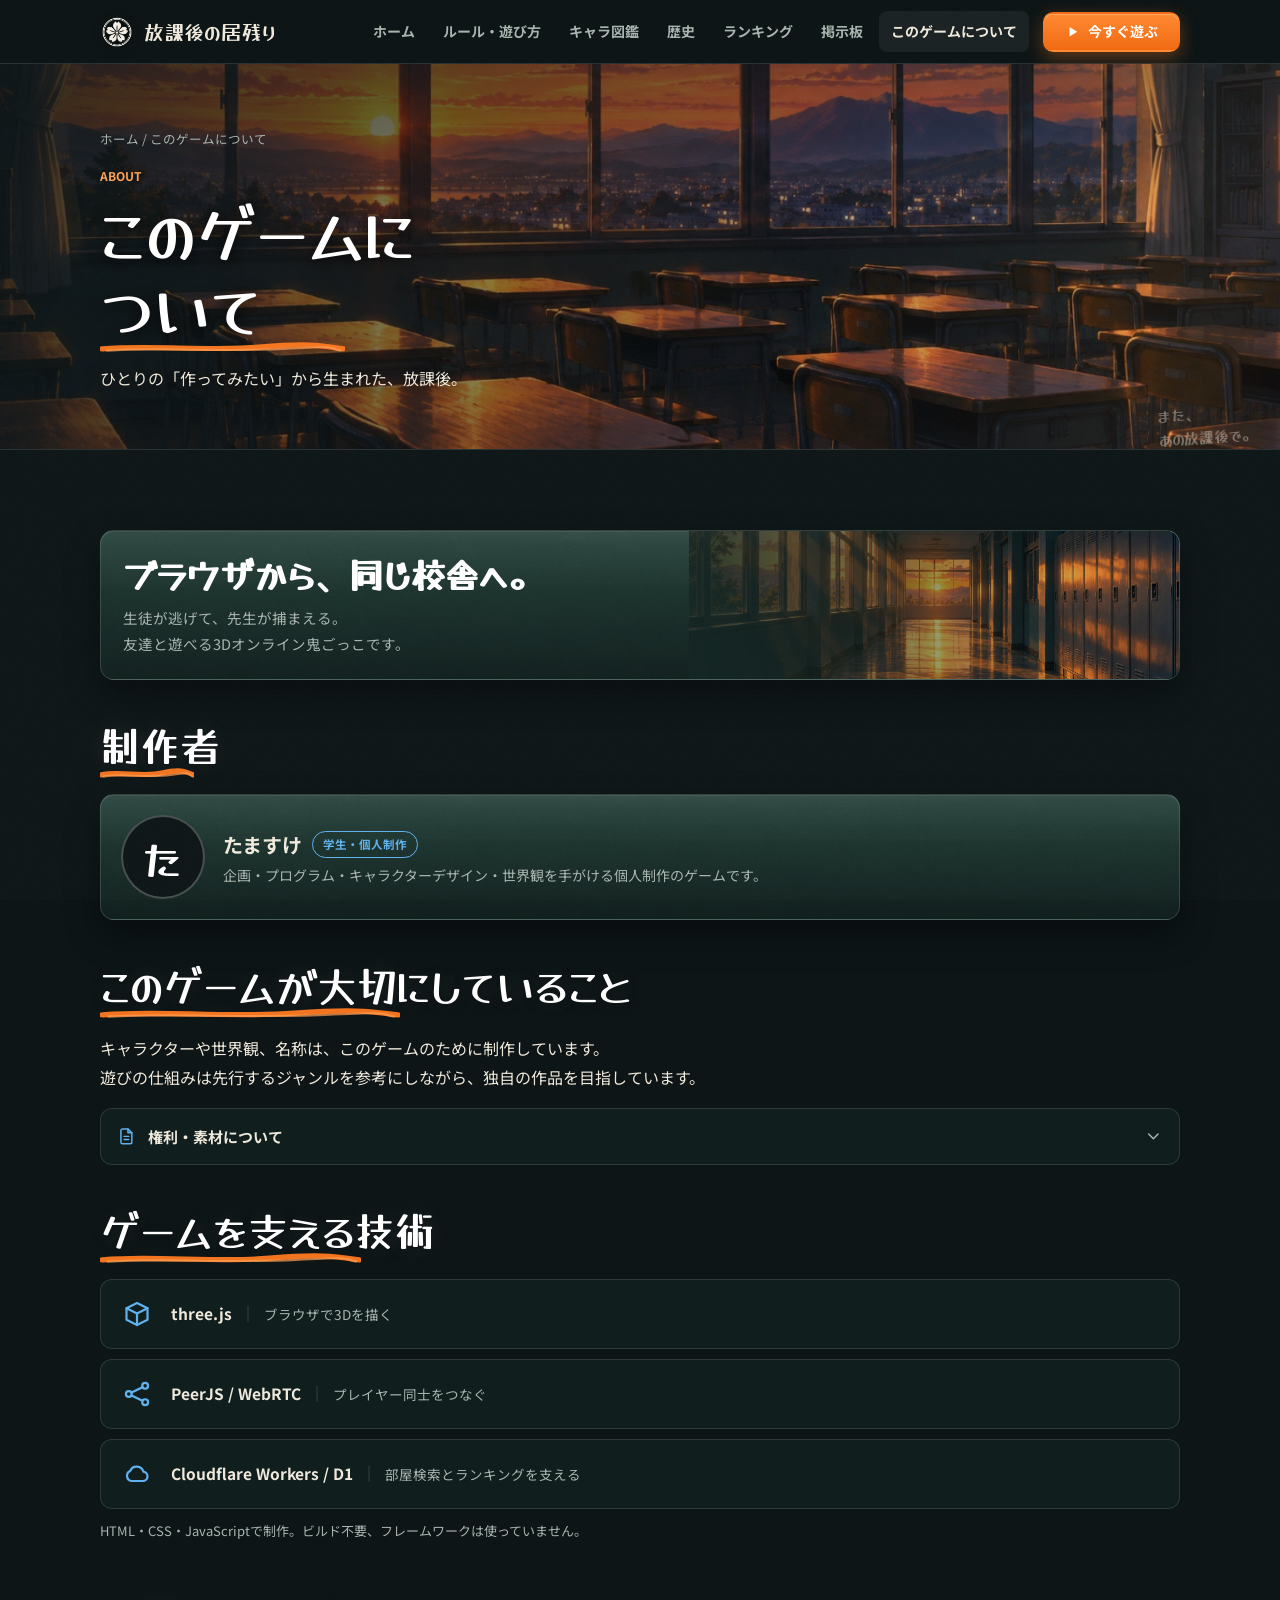
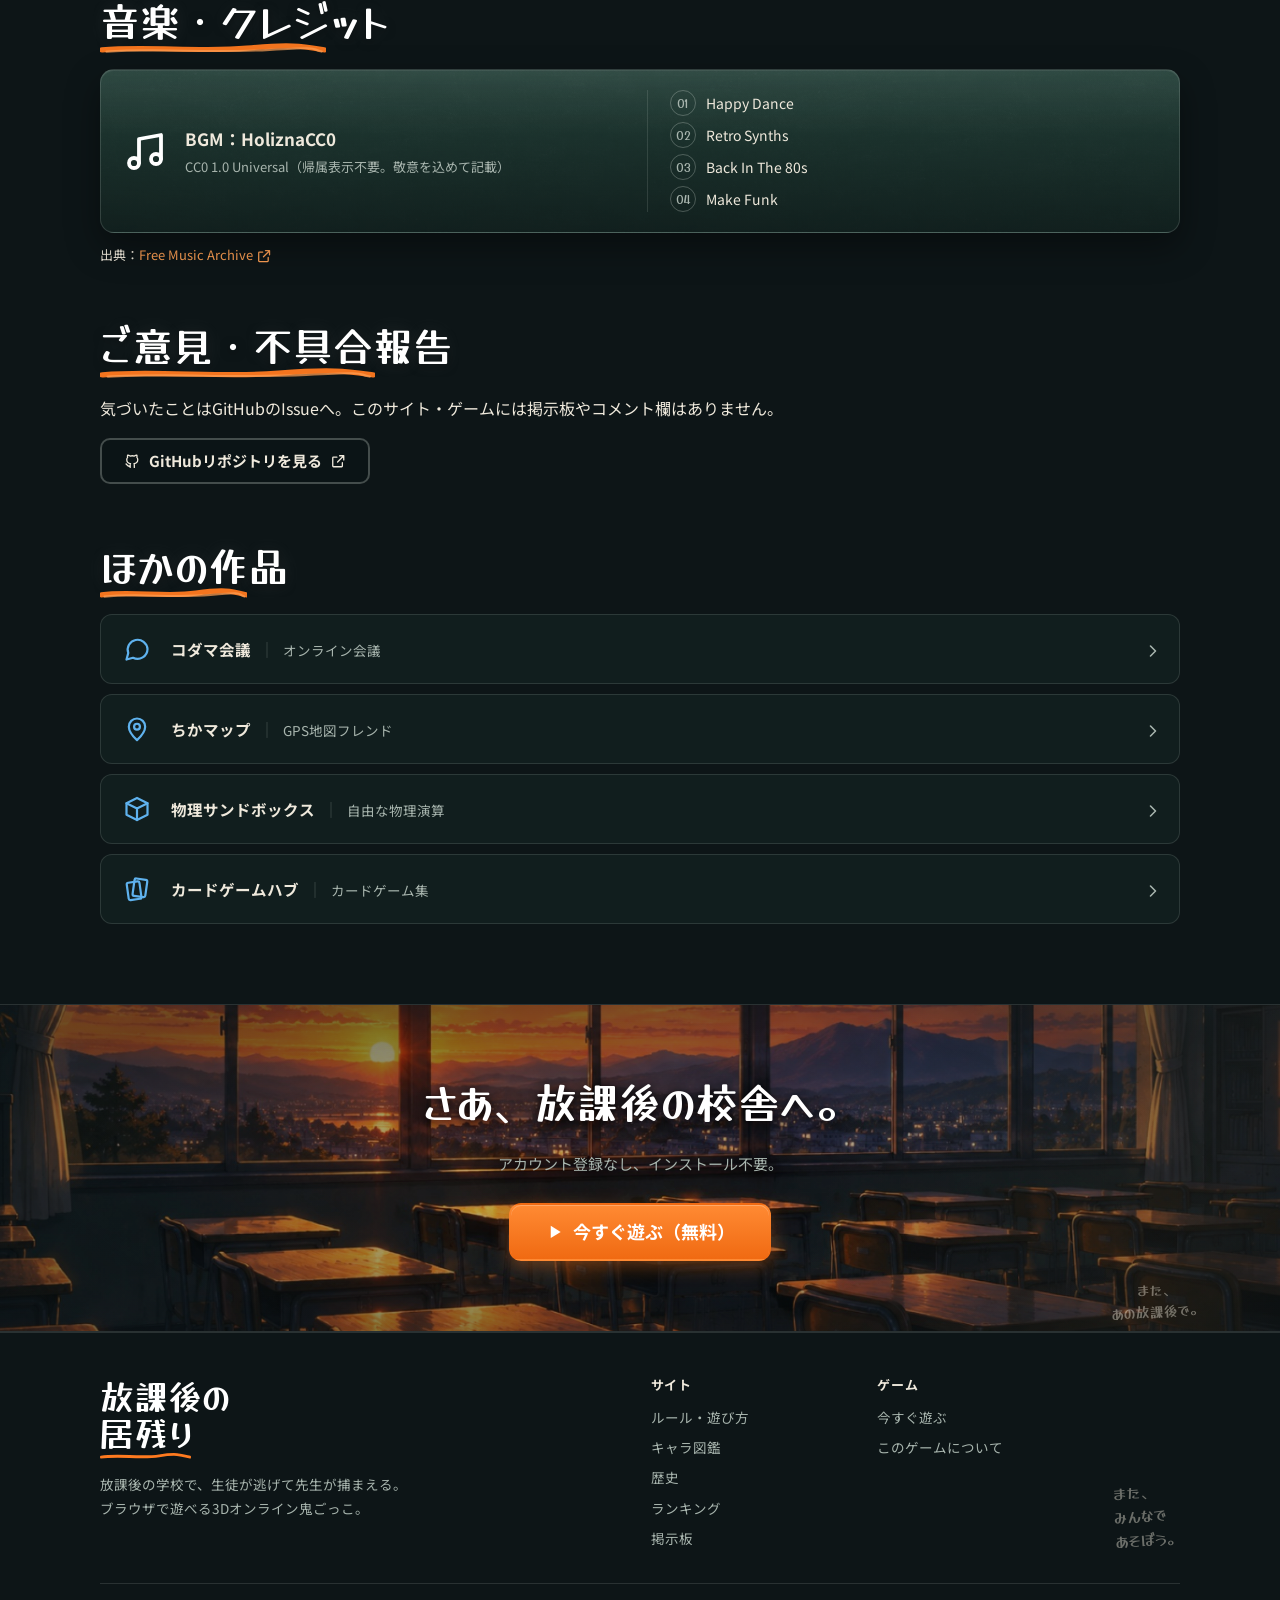
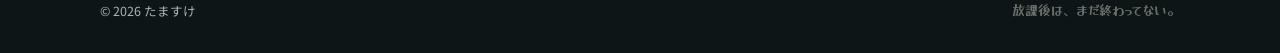
==== commit eda71ea7: "feat: 掲示板機能を追加(1時間リセット・3秒連投防止・保存機能・ゲームアカウント連携) - board.html / js/board.js: 全体掲示板(スレッドなし)を新規実装 - 連携はG" ====
--- a/about.html
+++ b/about.html
@@ -28,7 +28,7 @@
   <div class="container">
     <a class="brand" href="index.html"><img class="brand__mark" src="img/logo-mark.png" alt="" width="34" height="34" decoding="async"><span class="brand__name">放課後の居残り</span></a>
     <div class="header__spacer"></div>
-    <nav class="nav-desktop" aria-label="メインメニュー"><a href="index.html">ホーム</a><a href="rules.html">ルール・遊び方</a><a href="characters.html">キャラ図鑑</a><a href="history.html">歴史</a><a href="ranking.html">ランキング</a><a href="about.html">このゲームについて</a></nav>
+    <nav class="nav-desktop" aria-label="メインメニュー"><a href="index.html">ホーム</a><a href="rules.html">ルール・遊び方</a><a href="characters.html">キャラ図鑑</a><a href="history.html">歴史</a><a href="ranking.html">ランキング</a><a href="board.html">掲示板</a><a href="about.html">このゲームについて</a></nav>
     <a class="btn btn--primary header__cta" href="https://tanakatakeshi811-spec.github.io/houkago-inokori/"><svg class="ic " aria-hidden="true"><use href="#i-play"/></svg>今すぐ遊ぶ</a>
     <button class="nav-toggle" aria-label="メニューを開く" aria-expanded="false"><svg class="ic " aria-hidden="true"><use href="#i-menu"/></svg></button>
   </div>
@@ -37,7 +37,7 @@
   <div class="drawer__backdrop"></div>
   <div class="drawer__panel" role="dialog" aria-label="メニュー">
     <div class="drawer__head"><span class="drawer__title">MENU</span><button class="nav-toggle drawer__close" aria-label="メニューを閉じる"><svg class="ic " aria-hidden="true"><use href="#i-x"/></svg></button></div>
-    <nav><a href="index.html">ホーム<svg class="ic " aria-hidden="true"><use href="#i-chevron-right"/></svg></a><a href="rules.html">ルール・遊び方<svg class="ic " aria-hidden="true"><use href="#i-chevron-right"/></svg></a><a href="characters.html">キャラ図鑑<svg class="ic " aria-hidden="true"><use href="#i-chevron-right"/></svg></a><a href="history.html">歴史<svg class="ic " aria-hidden="true"><use href="#i-chevron-right"/></svg></a><a href="ranking.html">ランキング<svg class="ic " aria-hidden="true"><use href="#i-chevron-right"/></svg></a><a href="about.html">このゲームについて<svg class="ic " aria-hidden="true"><use href="#i-chevron-right"/></svg></a></nav>
+    <nav><a href="index.html">ホーム<svg class="ic " aria-hidden="true"><use href="#i-chevron-right"/></svg></a><a href="rules.html">ルール・遊び方<svg class="ic " aria-hidden="true"><use href="#i-chevron-right"/></svg></a><a href="characters.html">キャラ図鑑<svg class="ic " aria-hidden="true"><use href="#i-chevron-right"/></svg></a><a href="history.html">歴史<svg class="ic " aria-hidden="true"><use href="#i-chevron-right"/></svg></a><a href="ranking.html">ランキング<svg class="ic " aria-hidden="true"><use href="#i-chevron-right"/></svg></a><a href="board.html">掲示板<svg class="ic " aria-hidden="true"><use href="#i-chevron-right"/></svg></a><a href="about.html">このゲームについて<svg class="ic " aria-hidden="true"><use href="#i-chevron-right"/></svg></a></nav>
     <a class="btn btn--primary btn--block" href="https://tanakatakeshi811-spec.github.io/houkago-inokori/"><svg class="ic " aria-hidden="true"><use href="#i-play"/></svg>今すぐ遊ぶ（無料）</a>
   </div>
 </div>
@@ -143,7 +143,7 @@
         <p class="footer__desc">放課後の学校で、生徒が逃げて先生が捕まえる。ブラウザで遊べる3Dオンライン鬼ごっこ。</p>
       </div>
       <div class="footer__cols">
-        <div class="footer__col"><h4>サイト</h4><a href="rules.html">ルール・遊び方</a><a href="characters.html">キャラ図鑑</a><a href="history.html">歴史</a><a href="ranking.html">ランキング</a></div>
+        <div class="footer__col"><h4>サイト</h4><a href="rules.html">ルール・遊び方</a><a href="characters.html">キャラ図鑑</a><a href="history.html">歴史</a><a href="ranking.html">ランキング</a><a href="board.html">掲示板</a></div>
         <div class="footer__col"><h4>ゲーム</h4><a href="https://tanakatakeshi811-spec.github.io/houkago-inokori/">今すぐ遊ぶ</a><a href="about.html">このゲームについて</a></div>
       </div>
       <div class="footer__hand"><span class="hand">また、<br>みんなで<br>あそぼう。</span></div>
--- a/css/style.css
+++ b/css/style.css
@@ -713,14 +713,14 @@
 }
 
 /* ---------- 11. 歴史（タイムライン） ---------- */
-.timeline { position: relative; display: grid; gap: 22px; padding-left: 0; }
-.tl { display: grid; grid-template-columns: 24px 1fr; gap: 14px; position: relative; }
-.tl__rail { position: relative; }
+.timeline { position: relative; display: grid; grid-template-columns: minmax(0, 1fr); gap: 22px; padding-left: 0; }
+.tl { display: grid; grid-template-columns: 24px minmax(0, 1fr); grid-template-rows: auto auto; gap: 14px; position: relative; min-width: 0; }
+.tl__rail { position: relative; grid-column: 1; grid-row: 1 / 3; }
 .tl__rail::before { content: ""; position: absolute; left: 11px; top: 0; bottom: -22px; width: 2px; background: var(--line-strong); }
 .tl:last-of-type .tl__rail::before { display: none; }
 .tl__dot { position: relative; z-index: 1; width: 24px; height: 24px; border-radius: 50%; background: var(--ink); border: 3px solid var(--tl-color, var(--blue)); box-shadow: 0 0 12px color-mix(in srgb, var(--tl-color, var(--blue)) 60%, transparent); margin-top: 14px; }
-.tl__date { font-family: var(--font-chalk); font-size: 16px; color: var(--chalk); margin-bottom: 6px; }
-.tl__card { padding: 16px 18px; }
+.tl__date { grid-column: 2; grid-row: 1; font-family: var(--font-chalk); font-size: 16px; color: var(--chalk); margin-bottom: 6px; }
+.tl__card { grid-column: 2; grid-row: 2; padding: 16px 18px; min-width: 0; }
 .tl__tag { display: inline-block; font-size: 11.5px; font-weight: 700; padding: 2px 10px; border-radius: 999px; border: 1px solid var(--tl-color, var(--blue)); color: var(--tl-color, var(--blue)); margin-bottom: 8px; }
 .tl__title { font-size: 17px; margin-bottom: 6px; }
 .tl__body { color: var(--chalk-dim); font-size: 14px; }
@@ -728,8 +728,10 @@
 .tl__end .tl__dot { margin-top: 0; border-color: var(--chalk-faint); box-shadow: none; }
 .tl__end span { font-weight: 700; }
 @media (min-width: 640px) {
-  .tl { grid-template-columns: 120px 24px 1fr; }
-  .tl__date { text-align: right; margin: 12px 0 0; }
+  .tl { grid-template-columns: 120px 24px minmax(0, 1fr); grid-template-rows: auto; }
+  .tl__date { grid-column: 1; grid-row: 1; text-align: right; margin: 12px 0 0; }
+  .tl__rail { grid-column: 2; grid-row: 1; }
+  .tl__card { grid-column: 3; grid-row: 1; }
   .tl__end { padding-left: 134px; }
 }
 
@@ -951,3 +953,71 @@
 
 /* 一枚絵が入った箇所では、代用で置いていた大きなチョーク文字は使わない */
 .role-card__glyph { display: none; }
+
+/* ---------- 17. 掲示板 ---------- */
+.board-status { display: flex; flex-wrap: wrap; align-items: center; gap: 10px; padding: 10px 16px; border-radius: 999px; border: 1px solid var(--line-strong); background: rgba(20, 38, 35, 0.6); font-size: 13.5px; margin-bottom: 16px; width: fit-content; }
+.board-status .ic { color: var(--green); }
+.board-status b { color: var(--chalk); font-variant-numeric: tabular-nums; }
+
+.bd-panel[hidden] { display: none; }
+
+.bd-compose { display: flex; margin-bottom: 18px; }
+.bd-compose__row { display: flex; gap: 14px; width: 100%; align-items: flex-start; }
+.bd-avatar-btn { flex: none; border-radius: 50%; }
+.bd-avatar-btn .avatar { width: 48px; height: 48px; font-size: 24px; cursor: pointer; transition: border-color 0.2s, transform 0.2s; }
+.bd-avatar-btn:hover .avatar { border-color: var(--orange); transform: scale(1.05); }
+.bd-compose__body { flex: 1; min-width: 0; display: grid; gap: 8px; }
+#composeName {
+  width: 100%; box-sizing: border-box; background: rgba(13, 21, 23, 0.55); border: 1px solid var(--line-strong);
+  color: var(--chalk); padding: 9px 12px; border-radius: 9px; font-size: 14px;
+}
+#composeText {
+  width: 100%; box-sizing: border-box; background: rgba(13, 21, 23, 0.55); border: 1px solid var(--line-strong);
+  color: var(--chalk); padding: 10px 12px; border-radius: 9px; font-size: 14.5px; resize: vertical; min-height: 54px; font-family: inherit;
+}
+#composeName:focus, #composeText:focus { outline: none; border-color: var(--orange); }
+.bd-compose__foot { display: flex; align-items: center; justify-content: space-between; gap: 10px; flex-wrap: wrap; }
+.bd-compose__count { color: var(--chalk-dim); font-size: 12.5px; font-variant-numeric: tabular-nums; }
+.bd-icongrid { display: grid; grid-template-columns: repeat(8, 1fr); gap: 6px; padding: 10px; border-radius: 10px; background: rgba(13, 21, 23, 0.5); border: 1px solid var(--line); }
+.bd-icongrid[hidden] { display: none; }
+.bd-icongrid div { display: grid; place-items: center; aspect-ratio: 1; border-radius: 8px; font-size: 18px; cursor: pointer; border: 1px solid transparent; }
+.bd-icongrid div:hover { background: rgba(255, 255, 255, 0.08); }
+.bd-icongrid div.sel { border-color: var(--orange); background: rgba(255, 122, 31, 0.15); }
+.bd-cooldown { color: var(--orange-2); font-size: 12.5px; font-weight: 700; margin: 0; }
+.bd-cooldown[hidden] { display: none; }
+
+.bd-locked { display: flex; gap: 16px; align-items: flex-start; margin-bottom: 18px; }
+.bd-locked .ic--lg { color: var(--orange-2); flex: none; margin-top: 2px; }
+.bd-locked__title { font-weight: 700; font-size: 16px; margin-bottom: 4px; }
+.bd-locked__text { color: var(--chalk-dim); font-size: 13.5px; }
+.bd-locked__actions { display: flex; gap: 10px; flex-wrap: wrap; margin-top: 12px; }
+
+.bd-meta { display: flex; align-items: center; gap: 8px; color: var(--chalk-dim); font-size: 13px; margin-bottom: 14px; }
+.bd-meta .ic { color: var(--blue); flex: none; }
+
+.bd-list { display: grid; gap: 10px; }
+.bd-post { padding: 14px 16px; background: rgba(20, 38, 35, 0.6); border: 1px solid var(--line); border-radius: 12px; animation: card-in 0.4s cubic-bezier(0.2, 0.7, 0.2, 1) both; }
+.bd-post__head { display: flex; align-items: center; gap: 10px; margin-bottom: 8px; }
+.bd-post__head .avatar { width: 34px; height: 34px; font-size: 17px; flex: none; }
+.bd-post__name { font-weight: 700; font-size: 14.5px; }
+.bd-post__id { color: var(--chalk-faint); font-size: 11.5px; font-variant-numeric: tabular-nums; }
+.bd-post__time { margin-left: auto; color: var(--chalk-dim); font-size: 12px; text-align: right; flex: none; white-space: nowrap; }
+.bd-post__left { display: block; color: var(--chalk-faint); font-size: 11px; }
+.bd-post__text { font-size: 14.5px; white-space: pre-wrap; word-break: break-word; color: var(--chalk); }
+.bd-post__actions { display: flex; justify-content: flex-end; gap: 8px; margin-top: 10px; }
+.bd-post__actions button {
+  display: inline-flex; align-items: center; gap: 6px; padding: 6px 14px; border-radius: 999px; font-size: 12.5px; font-weight: 700;
+  border: 1px solid var(--line-strong); background: rgba(13, 21, 23, 0.55); color: var(--chalk-dim); transition: border-color 0.2s, color 0.2s;
+}
+.bd-post__actions button:hover { border-color: var(--orange); color: var(--orange-2); }
+.bd-post__actions button.is-saved { border-color: var(--green); color: var(--green); }
+.bd-post__actions button .ic { width: 14px; height: 14px; }
+.bd-del-btn:hover { border-color: var(--red) !important; color: var(--red) !important; }
+
+.bd-status { padding: 22px; text-align: center; color: var(--chalk-dim); font-size: 14px; }
+.bd-status.bad { color: var(--red); }
+.bd-status[hidden] { display: none; }
+
+@media (min-width: 640px) {
+  .bd-icongrid { grid-template-columns: repeat(10, 1fr); }
+}
